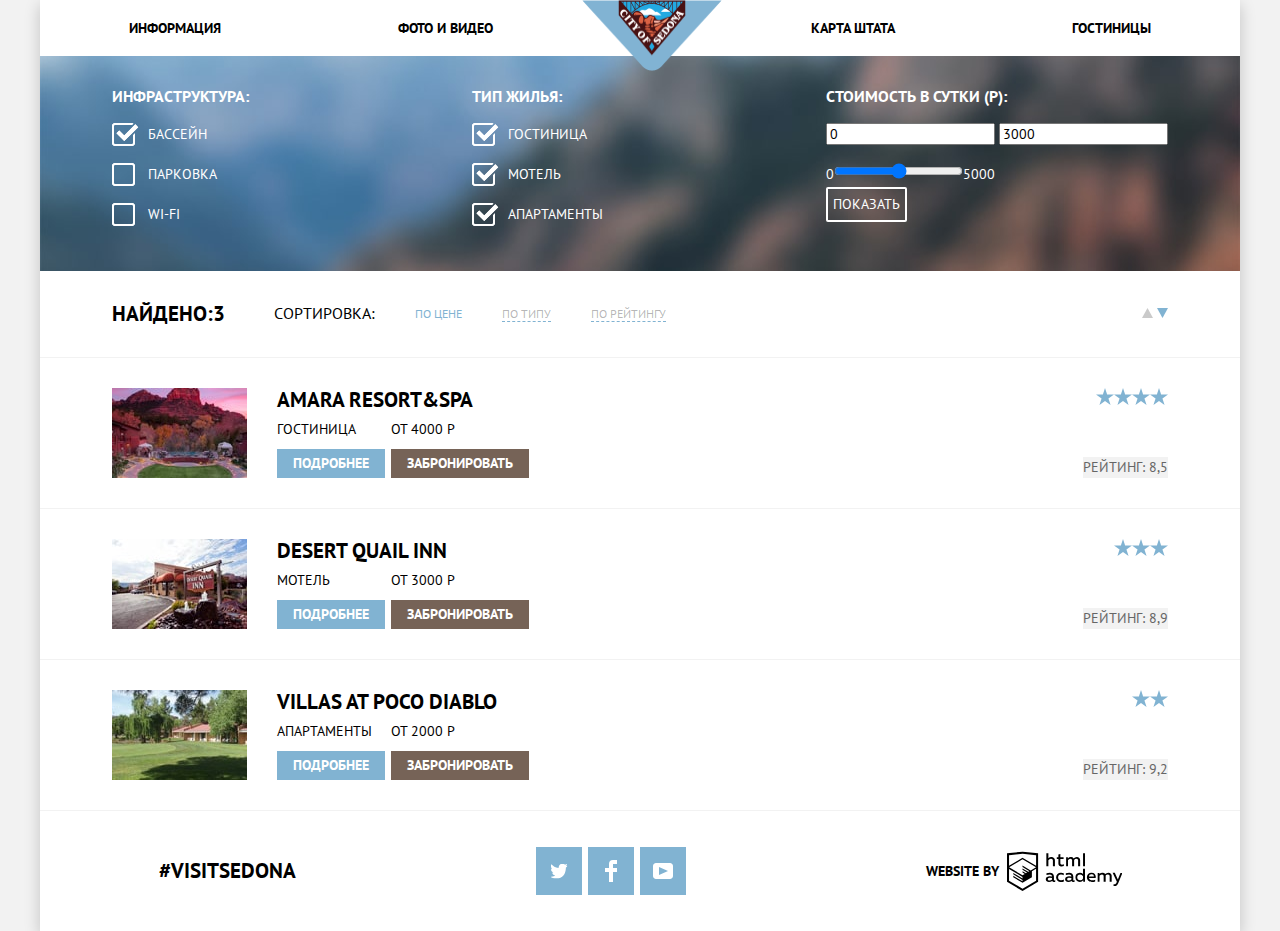
==== catalogs.html @ 406ad936 "рейтинг из звезд" ====
<!DOCTYPE html>
<html lang="ru">
	<head>
		<meta charset="utf-8">
		<title>Поиск отелей в Седоне</title>
		<link href="https://fonts.googleapis.com/css?family=PT+Sans:400,700&display=swap&subset=cyrillic" rel="stylesheet">
		<link rel="stylesheet" type="text/css" href="css/normalize.css">
		<link rel="stylesheet" type="text/css" href="css/style.css">
	</head>
	<body>
		<header>
			<nav class="navigation">
				<ul class="site-navigation">
					<li class="site-page"><a href="info.html">Информация</a></li>
					<li class="site-page"><a href="galery.html">Фото и видео</a></li>
				</ul>
				<a class="logo" href="index.html"><img src="img/logo-min.png" alt="Логотип" width="140" height="71"></a>
				<ul class="site-navigation">
					<li class="site-page"><a href="map.html">Карта штата</a></li>
					<li class="site-page"><a href="catalogs.html">Гостиницы</a></li>
				</ul>
			</nav>
		</header>
		<main>
			
			<section class="selection ">
				<form class="indent" action="https://echo.htmlacademy.ru" method="post" oninput="results.value=search.value">
					<section class="selection-field">
						<h1 class="visually-hidden">Поиск отелей</h1>
						<fieldset class="selection-infrastructure">
							<legend class="selection-title">Инфраструктура:</legend>
							<p class="selection-type">
								<label class="name-checkbox" for="pool">
									<input class="visually-hidden" type="checkbox" name="infrastructure" value="pool" id="pool" checked>
									<span class="checkbox"></span>
									Бассейн
								</label>
							</p>
							<p class="selection-type">
								<label class="name-checkbox" for="parking">
									<input class="visually-hidden" type="checkbox" name="infrastructure" value="parking" id="parking">
									<span class="checkbox"></span>
								Парковка</label>
							</p>
							<p class="selection-type">
								<label class="name-checkbox" for="wifi">
									<input class="visually-hidden" type="checkbox" name="infrastructure" value="wifi" id="wifi" >
									<span class="checkbox"></span>
									WI-FI
								</label>
							</p>
						</fieldset>
						
						<fieldset class="selection-hostel">
							<legend class="selection-title">Тип жилья:</legend>
							<p class="selection-type">
								<label class="name-checkbox" for="hotel">
									<input class="visually-hidden" type="checkbox" name="type-hotel" value="hotel" id="hotel" checked>
									<span class="checkbox"></span>
									Гостиница
								</label>
							</p>
							<p class="selection-type">
								<label class="name-checkbox" for="motel">
									<input class="visually-hidden" type="checkbox" name="type-hotel" value="motel" id="motel" checked>
									<span class="checkbox"></span>
									Мотель
								</label>
							</p>
							<p class="selection-type">
								<label class="name-checkbox" for="apartments">
									<input class="visually-hidden" type="checkbox" name="type-hotel" value="apartments" id="apartments" checked>
									<span class="checkbox"></span>
									Апартаменты
								</label>
							</p>
						</fieldset>
						<fieldset class="selection-cost">
							<legend class="selection-title">Стоимость в сутки (Р):</legend>
							<p class="cost-gap">
								<input type="text" name="cost" id="cost-result-1" value="0">
								<input type="text" name="cost" id="cost-result-2" value="3000">
							</p>
							0<input class="cost-range" type="range" name="cost" id="cost" min="0" max="5000">5000 <br>
							<button class="btn btn-show" type="submit">Показать</button>
						</fieldset>
						
					</section>
				</form>
			</section>
			<section class="find-sort indent">
				<div class="find-type">
					<h3 class="find">Найдено:</h3>
					<output class="find" name="results" id="results">3</output>
				</div>
				<div class="find-type">
					<h3 class="sorting">Сортировка:</h3>
					<ul class="sorting-type">
						<li class="sorting-type-item active"><a href="#">По цене</a></li>
						<li class="sorting-type-item"><a href="#">По типу</a></li>
						<li class="sorting-type-item"><a href="#">По рейтингу</a></li>
					</ul>
				</div>
				<div class="find-nav">
					<a href="#"><svg class="dir up-dir" alt="вверх" xmlns="http://www.w3.org/2000/svg" width="11" height="10"><path  d="M5.5 0L0 10h11z"/></svg></a>
					<a class="active" href="#"><svg class="dir down-dir" alt="вниз" xmlns="http://www.w3.org/2000/svg" width="11" height="10"><path  d="M5.5 10L0 0h11"/></svg></a>
				</div>
			</section>
			
			<section class="results ">
				<ul class="results-list">
					<li class="result-item indent">
						<img class="result-img" src="img/AmaraResort&SPA-min.jpg" width="135" height="90" alt="Фото отеля Amara&Resort SPA">
						<div class="block">
							<div class="result-name">
								<h2 class="result-title"><a class="result-title" href="#">Amara Resort&SPA</a></h2>
								
								<span class="star checked"></span>
								<span class="star checked"></span>
								<span class="star checked"></span>
								<span class="star checked"></span>
								<span class="star"></span>
							</div>
							<div class="result-info">
								<div class="result-text">
									<strong>Гостиница</strong>
									<a class="btn btn-info" href="">Подробнее</a>
									
								</div>
								
								<div class="result-text">
									<strong class="result-cost">от 4000 р</strong>
									<a class="btn btn-reservation" href="">Забронировать</a>
									
								</div>
								<div class="result-rate">
									<strong class="rate">Рейтинг: 8,5</strong>
								</div>
							</div>
						</div>
					</li>
					<li class="result-item indent">
						<img class="result-img" src="img/DesertQuailInn-min.jpg" width="135" height="90" alt="Фото мотеля Desert Quail Inn">
						<div class="block">
							<div class="result-name">
								<h2 class="result-title"><a href="#">Desert Quail Inn</a></h2>
								<span class="star checked"></span>
								<span class="star checked"></span>
								<span class="star checked"></span>
								<span class="star"></span>
								<span class="star"></span>
							</div>
							<div class="result-info">
								<div class="result-text">
									<strong>Мотель</strong>
									<a class="btn btn-info" href="">Подробнее</a>
									
								</div>
								
								<div class="result-text ">
									<strong class="result-cost">от 3000 р</strong>
									<a class="btn btn-reservation" href="">Забронировать</a>
									
								</div>
								<div class="result-rate">
									<strong class="rate">Рейтинг: 8,9</strong>
								</div>
							</div>
						</div>
					</li>
					<li class="result-item indent">
						<img class="result-img" src="img/VillasAtPocoDiablo-min.jpg" width="135" height="90" alt="Фото апартаментов Villas At Poco Diablo">
						<div class="block">
							<div class="result-name">
								<h2 class="result-title"><a href="#">Villas at Poco Diablo</a></h2>
								<span class="star checked"></span>
								<span class="star checked"></span>
								<span class="star"></span>
								<span class="star"></span>
								<span class="star"></span>
							</div>
							<div class="result-info">
								<div class="result-text">
									<strong>Апартаменты</strong>
									<a class="btn btn-info" href="">Подробнее</a>
								</div>
								
								<div class="result-text">
									<strong class="result-cost">от 2000 р</strong>
									<a class="btn btn-reservation" href="">Забронировать</a>
								</div>
								<div class="result-rate">
									<strong class="rate">Рейтинг: 9,2</strong>
								</div>
							</div>
						</div>
					</li>
				</ul>
			</section>
		</main>
		
		<footer class="info-footer">
			<strong class="info-hashtag">#VISITSEDONA</strong>
			<ul class="social">
				<li class="social-contact "><a class="twit" href="#">twitter</a></li>
				<li class="social-contact"><a class=" facebook" href="#">facebook</a></li>
				<li class="social-contact "><a class="youtube" href="#">youtube</a></li>
			</ul>
			<a href="https://htmlacademy.ru" class="htmlacademy">Website by
				<svg class="htmlacademy-img" data-name="Layer 1" xmlns="http://www.w3.org/2000/svg" viewBox="0 0 113 39" alt="Логотип HTML Academy" width="115" height="41"><path d="M46.84 28.22a2.07 2.07 0 0 0 .58-.11v1.4a3.41 3.41 0 0 1-1.24.22 1.75 1.75 0 0 1-1.75-1 5.08 5.08 0 0 1-3.3 1.13c-1.59 0-3.06-.87-3.06-2.68 0-2.24 2.08-2.93 3.9-2.93a11.63 11.63 0 0 1 2.28.26v-.31c0-1.09-.8-1.86-2.3-1.86a7.79 7.79 0 0 0-3.15.67v-1.79a10.72 10.72 0 0 1 3.35-.58c2.48 0 4 1.18 4 3.83v3.14a.57.57 0 0 0 .69.61zm-6.76-1.19a1.42 1.42 0 0 0 1.64 1.29 3.56 3.56 0 0 0 2.53-1v-1.51a10.21 10.21 0 0 0-1.9-.22c-1.1.01-2.27.35-2.27 1.45zM53.06 20.62a5.29 5.29 0 0 1 2.7.67v1.79a4.28 4.28 0 0 0-2.42-.73 2.89 2.89 0 1 0 0 5.76 5.26 5.26 0 0 0 2.55-.67v1.8a6.58 6.58 0 0 1-2.9.6 4.42 4.42 0 0 1-4.72-4.54 4.54 4.54 0 0 1 4.79-4.68zM65.84 28.22a2.07 2.07 0 0 0 .58-.11v1.4a3.41 3.41 0 0 1-1.24.22 1.75 1.75 0 0 1-1.75-1 5.08 5.08 0 0 1-3.3 1.13c-1.59 0-3.06-.87-3.06-2.68 0-2.24 2.08-2.93 3.9-2.93a11.63 11.63 0 0 1 2.28.26v-.31c0-1.09-.8-1.86-2.3-1.86a7.79 7.79 0 0 0-3.15.67v-1.79a10.72 10.72 0 0 1 3.35-.58c2.48 0 4 1.18 4 3.83v3.14a.57.57 0 0 0 .69.61zm-6.76-1.19a1.42 1.42 0 0 0 1.64 1.29 3.56 3.56 0 0 0 2.53-1v-1.51a10.21 10.21 0 0 0-1.9-.22c-1.11.01-2.27.35-2.27 1.45zM76.67 16.85v12.76h-1.76v-1.39a4.07 4.07 0 0 1-3.35 1.62 4.62 4.62 0 0 1 0-9.22 4 4 0 0 1 3.15 1.37v-5.14h2zm-4.76 5.48a2.9 2.9 0 0 0 0 5.8 3 3 0 0 0 2.79-1.84v-2.13a3.06 3.06 0 0 0-2.79-1.83zM82.99 20.62c3.48 0 4.68 2.81 4.12 5.34h-6.58c.22 1.57 1.75 2.22 3.35 2.22a6.41 6.41 0 0 0 2.77-.62v1.68a7.5 7.5 0 0 1-3.14.6c-2.68 0-5-1.53-5-4.61a4.39 4.39 0 0 1 4.48-4.61zm.09 1.62a2.39 2.39 0 0 0-2.57 2.26h4.85a2.06 2.06 0 0 0-2.28-2.26zM89.1 29.61v-8.75h1.73v1.09a4 4 0 0 1 2.92-1.33 3 3 0 0 1 2.73 1.4 4.33 4.33 0 0 1 3.06-1.4 3.21 3.21 0 0 1 3.32 3.52v5.47h-2V24.2a1.67 1.67 0 0 0-1.73-1.84 2.94 2.94 0 0 0-2.17 1.18V29.61h-2V24.2a1.67 1.67 0 0 0-1.73-1.84 3.11 3.11 0 0 0-2.32 1.35v5.91h-2zM111.47 20.86h2l-4.1 9.93c-.95 2.28-2.19 3-3.52 3a5 5 0 0 1-1.15-.15v-1.66a3 3 0 0 0 .89.13c.95 0 1.66-.67 2.17-2l.18-.44-4.16-8.82h2.13l3 6.6zM40.66 1.53v5a4 4 0 0 1 2.83-1.2A3.41 3.41 0 0 1 47.1 8.9v5.41h-2V9.15a1.9 1.9 0 0 0-2-2.1 3.08 3.08 0 0 0-2.44 1.46v5.8h-2V1.53h2zM52.43 2.42v3.12h3.17v1.71h-3.17v4c0 1.15.53 1.53 1.66 1.53a4.71 4.71 0 0 0 1.77-.35v1.68a7.14 7.14 0 0 1-2.35.38 2.68 2.68 0 0 1-3-2.88V7.23h-1.6V5.52h1.57V2.88zM58.1 14.29V5.54h1.73v1.09a4 4 0 0 1 2.92-1.33 3 3 0 0 1 2.73 1.4 4.33 4.33 0 0 1 3.06-1.4 3.21 3.21 0 0 1 3.32 3.52v5.47h-2V8.88a1.67 1.67 0 0 0-1.73-1.84 2.94 2.94 0 0 0-2.17 1.18V14.29h-2V8.88a1.67 1.67 0 0 0-1.73-1.84 3.11 3.11 0 0 0-2.32 1.35v5.91h-2zM74.72 1.52h1.95v12.76h-1.95zM15.44.02h-.16L0 1.62v28l15.28 9.09 15.28-9.09v-28zm13.12 28.45l-13.28 7.9L2 28.47V16.99l13.22 7.87v1.43l-9.07-5.4v1.38l9.11 5.47v1.46l-9.1-5.42v1.38l9.11 5.47 9.19-5.5V19.22l4.1-2.45v11.67zm0-13.16l-3.65 2.14-1.68 1-8-4.76v1.38l6.84 4.07h-.06l-.15.09-1 .57-5.64-3.36v1.38l4.45 2.65-1.05.7-3.36-2v1.38l2.21 1.3-2.25 1.35-13.16-7.82 13.17-7.92zm0-1.39L15.21 6.05l-13.2 7.86V3.41l13.28-1.39 13.28 1.39v10.51z"/></svg>
			</a>
		</footer>
	</body>
</html>
---- css/style.css ----
html {
	background-color: #f2f2f2;
}

body {
	width: 1200px;
  
	padding: 0;
	margin: 0 auto;


	font-family: "PT Sans", Arial, sans-serif;
	font-size: 14px;
	line-height: 24px;
	font-weight: 700;
	color: #000000;
	text-transform: uppercase;

 
	background-position: top center;
	background-repeat: no-repeat;
	background-color: #ffffff;

	box-shadow: 0px 5px 15px 0 rgba(0, 1, 1, 0.2);
}

a {
	text-decoration: none;
}

.navigation {
	display: flex;
	justify-content: space-between;
	
	height: 56px;
}

.site-navigation {
	list-style: none;

	font-size: 14px;
	line-height: 26px;
	color: #000000;
	
	display: flex;
	padding: 0;
	margin: 0;
	flex-grow: 1;
	justify-content: space-around;
	align-items: center;
}

.site-page {
	flex-grow: 0;
}

.site-navigation a {
	color: #000000;
}

.site-page:hover a {
	color: #81b3d2;
}

.site-page:active a {
	color: rgba(0, 0, 0, 0.3);
}

.current-page a{
	color: #766357;
}

.welcome {
	width: 100%;
	height: 565px;
	background-image:
	url("../img/polygon.svg"),
	url("../img/bg.jpg");
	background-repeat: no-repeat;
	
	background-position: center bottom,
	center;
	background-color: #f2f2f2;

	display: flex;
	justify-content: center;
	align-items: center;
}

.welcome-title{
	text-align: center;
	font-size: 21px;
	line-height: 26px;

	margin: 0;
	padding-top: 61px;
	margin-bottom: 38px; 
} 
.welcome-text {
	margin-bottom: 56px;

	text-align: center;
	font-size: 14px;
	line-height: 26px;
	font-weight: 300;
}

.visually-hidden:not(:focus):not(:active),
input[type="checkbox"].visually-hidden,
input[type="radio"].visually-hidden {
  position: absolute;

  width: 1px;
  height: 1px;
  margin: -1px;
  border: 0;
  padding: 0;

  white-space: nowrap;

  clip-path: inset(100%);
  clip: rect(0 0 0 0);
  overflow: hidden;
}

.reasons h3{
	font-size: 21px;
	line-height: 21px;
	margin: 0px;
}

.reason-first{
	background-color: #81b3d2;

	color: #ffffff;
	text-align: center;

	display: flex;
	justify-content: space-between;
}

.reason-first-block {
	align-self: center;
	margin:auto;

	display: flex;
	flex-direction: column;
	flex-grow: 1;
	
	justify-content: space-between;
}

.reason-first-text {
	font-weight: 300;
	margin: 0;
	margin-bottom: 15px;
}

.reason-first-title{
	padding-bottom: 15px;
}

.reason-second {
	background-color: #81b3d2;

	color: #ffffff;
	text-align: center;

	display: flex;
	justify-content: space-between;
	flex-direction: row-reverse;
}

.reason-second-block {
	align-self: center;
	margin: auto;
	
	font-weight: 300;

	display: flex;
	flex-direction: column;
	flex-grow: 1;
		
	justify-content: space-between;
}

.reason-second-text {
	font-weight: 300;
	margin: 0;
	margin-bottom: 15px;
	
}

.reason-second-title{
	padding-bottom: 15px;
}

.reasons-list {
	width: 100%;
	
	margin: 0px;
	padding: 0px;
	box-sizing: border-box;

	list-style: none;
	text-align: center;
	display: flex;
	background-color: #ffffff;
	justify-content: space-between;
	flex-wrap: wrap;
	padding: 60px 65px;
	margin-bottom: 30px;
}

.reason-item {
	font-weight: 300;
	font-size: 14px;
	line-height: 21px;
	padding-top: 100px;
	position: relative;

	align-self: center;
}

.reason-item h3 {
	font-size: 21px;
	line-height: 21px; 
}

.reason-hostel::before{
	content: " ";
	width: 75px;
	height: 72px;
	
	background-image: url("../img/icon-1.svg");
	background-repeat: no-repeat;

	position: absolute;
	top: 0;
    transform: translateX(-50%);
}

.reason-food::before{
	content: " ";
	width: 74px;
	height: 70px;

	background-image: url("../img/icon-3.svg");
	background-repeat: no-repeat;

    position: absolute;
	top: 0;
    transform: translateX(-50%);
}

.reason-souvenir::before{
	content: " ";
	width: 64px;
	height: 76px;

	background-image: url("../img/icon-2.svg");
	background-repeat: no-repeat;

    position: absolute;
	top: 0;
    transform: translateX(-50%);
}

.reasons-list2{
	color: #000000;
	text-align: center;
	padding: 0;
	margin: 0;
	
	width: 100%;

	display: flex;
	justify-content: space-between;
	position: relative;
	list-style: none;
	background-color: #eeeeee;
	flex-wrap: wrap;
}

.reason-list2-item{
	margin: auto;
	margin-top: 50px;
	margin-bottom: 50px;
	padding-bottom: 14px;
	display: flex;
	flex-direction: column;
	justify-content: space-between;
}

.reason-list2-text {
	font-weight: 300;
	font-size: 14px;
	line-height: 21px;
	padding-top: 14px;
	margin: 0;
}

.search{
	text-align: center;
	position: relative;
	margin: 0;
}

.search-form {
	width: 570px;
	margin: 0 auto;
	position: relative;

}

.search-title{
	margin-top: 52px;
	margin-bottom: 18px;

	font-size: 30px;
	line-height: 36px;
}

.search-text{
	font-weight: 300;
	margin-top: 0px;
	margin-bottom: 52px;

	font-size: 14px;
	line-height: 24px;
}

.search-field {
	text-transform: uppercase;
	background-color: #ffffff;
	box-shadow: 0px 7px 15px 0 rgba(0, 1, 1, 0.15);

	display: flex;
	position: absolute;
	flex-wrap: wrap;
	padding: 55px;
	z-index: 1;
	justify-content: space-between;

	box-sizing: border-box;
	width: 100%;
}

.input {
	border: 0px solid #cccccc;
	background-color: #f2f2f2; 
	height: 38px;
	
	font-family: "PT Sans", Arial, sans-serif;
	font-size: 14px;
	line-height: 24px;
	padding: 0;
	color: #000000;
	text-align: center;
	text-transform: uppercase;
	font-weight: 700;
}

.children,
.adult {
	height: 38px;
	width: 38px;
	width: 49%;
}

.block-arrival,
.block-departure,
.block-adult,
.block-children {
	display: flex;
	width: 100%;
	align-items: center;
	justify-content: space-between;
	flex-wrap: wrap;
	
	margin: 0;
	margin-bottom: 30px;
}

.block-arrival input,
.block-departure input {
	width: 346px;
	padding: 0 12px;
	text-align: left;



	box-sizing: border-box;
}

.block-adult,
.block-children {
	display: flex;
	flex-wrap: wrap;
	justify-content: space-between;
	text-align: center;
	width: 50%;
}

.block-adult{
	justify-content: flex-start;
}

.block-children {
	justify-content: flex-end;
}

.block-adult input,
.block-children input {
	width: 38px;
}

.adult-title,
.children-title {
	
	justify-content: flex-start;
}

.adult-title{
	margin-right: 41px;

}

.children-title {
	
	margin-right: 27px;
}


.input::placeholder {
	color: #000000;

}

.input:hover{
	color: #000000;
	background-color: #ebebeb;

	background-image: url("../img/calendar-1.svg");
	background-repeat: no-repeat;
	
	background-size: 21px 22px;
	background-position: 316px;
}

.input:focus {
	color: #000000;
	background-color: #ffffff;
	border: solid 2px #e5e5e5;

	background-image: url("../img/calendar-2.svg");
	background-repeat: no-repeat;
	
	background-size: 21px 22px;
	background-position: 316px;
}

.date {
	background-image: url("../img/calendar.svg");
	background-repeat: no-repeat;
	
	background-size: 21px 22px;
	background-position: 316px;
}


.selection{
	background-image: url("../img/filter-background-min.jpg");
	background-color: #766357;
	background-position: center;
	font-family: "PT Sans", Arial, sans-serif;
	font-size: 14px;
	line-height: 26px;
	text-transform: uppercase;
	font-weight: 300;
	color: #ffffff;
	padding-top: 30px;
	padding-bottom: 30px;

}

.selection legend{
	font-weight: 700;
	font-size: 16px;
	line-height: 21px;
}

.selection fieldset{
	border: 0 none;
	padding: 0;
	margin: 0;
}

.selection-field {
	display: flex;
	flex-direction: row;
	justify-content: space-between;
	flex-wrap: wrap;

}

.name-checkbox {
	position: relative;
	padding-left: 36px;

}

.name-checkbox input[type="checkbox"]:focus + .checkbox::before,
.name-checkbox input[type="checkbox"]:focus + .checkbox::after{
	content: "";
	border-color: blue;
	outline: thin dotted;
	outline: 5px auto -webkit-focus-ring-color;
}

.name-checkbox input[type="checkbox"] + .checkbox::before,
.name-checkbox input[type="checkbox"] + .checkbox::after {
	content: " ";
	position: absolute;

	top: -2px;
	left: 0;

	width: 23px;
	height: 23px;

	background-image: url("../img/checkbox-off-white.svg");

}

.name-checkbox input[type="checkbox"]:checked + .checkbox::before,
.name-checkbox input[type="checkbox"]:checked + .checkbox::after {
	content: " ";
	position: absolute;

	width: 27px;
	height: 23px;
	
	background-image: url("../img/checkbox-on.svg");
	background-repeat: no-repeat;
}

.name-checkbox input[type="checkbox"]:disabled + .checkbox::before,
.name-checkbox input[type="checkbox"]:disabled + .checkbox::after {
	content: " ";
	position: absolute;

	top: -2px;
	left: 0;

	width: 23px;
	height: 23px;

	background-image: url("../img/checkbox-off-disabled.svg");

}
.name-checkbox input[type="checkbox"]:disabled:checked + .checkbox::before,
.name-checkbox input[type="checkbox"]:disabled:checked + .checkbox::after {
	content: " ";
	position: absolute;

	top: -2px;
	left: 0;

	width: 27px;
	height: 23px;

	background-image: url("../img/checkbox-on-disabled.svg");

}



.find-sort{
	background-color: #ffffff;
}

.results-list{
	list-style: none;
	background-color: #f2f2f2;
	padding: 0;
	margin: 0;
	
	display: flex;
	flex-direction: column;
	justify-content: space-around;
}

.result-item{
	background-color: #ffffff;

	display: flex;
	padding-top: 30px;
	padding-bottom: 30px;
	
	border-bottom: 1px solid #f2f2f2;
}

.result-img {
	margin-right: 30px;
}

.result-item p {
	margin: 0;

}

.result-title a{
	color: #000000;

}

.block {
	display: flex;
	flex-direction: column;
	justify-content: space-between;
	width: 100%;
}

.block p {
	margin: 0;
	padding: 0;
}

.result-info {
	display: flex;
	width: 100%;
	justify-content: flex-start;
	flex-wrap: wrap;
	
	vertical-align: middle;

}
.result-info .rate {
	text-align: center;
	margin-left: auto;
}

.result-info a {
	display: block;
	padding: 4px 16px; 
}

.result-name {
	display: flex;
	justify-content: flex-end;
}

.result-title{
	margin: 0;
	margin-right: auto;
}

.result-title:hover a{
	color: #81b3d2;
}

.result-title:active a{
	color: rgba(0, 0, 0, 0.3); 
}

.result-text{
	font-weight: 300;
	display: flex;
	flex-direction: column;
	flex-wrap: wrap;
	justify-content: space-between;

	margin-right: 6px;
}

.result-rate {
	display: flex;
	justify-content: flex-end;
	vertical-align: bottom;
	margin-top: auto;
	margin-left: auto;
}

.rate{
	background-color: #f2f2f2;
	font-weight: 300;
	color: #666666;
	font-size: 14px;
	line-height: 21px;
}

.btn {
	padding: 5px;
	border: none;
	font: inherit;
	color: inherit;
	background-color: transparent;
	font-size: 14px;
	line-height: 21px;
	color: #ffffff;
}

.btn:hover{
	background-color: #604e43;
}

.btn:active{
	background-color: #503e33;
	color: rgba(255, 255, 255, 0.3);
}

.btn-info {
	background-color: #81b3d2;
	text-transform: uppercase;
}

.btn-info:hover{
	background-color: #669ec0;
}

.btn-info:active{
	background-color: #5496bd;
	color: rgba(255, 255, 255, 0.3);
}

.btn-search{
	padding: 35px 140px;

	font-family: "PT Sans", Arial, sans-serif;
	font-size: 21px;
	line-height: 26px;
	text-transform: uppercase;
	font-weight: 700;
  
	background-color: #766357;
	position: relative;

	width: 100%;
}

.btn-form{
	background-color: #81b3d2;
	text-transform: uppercase;
	padding: 19px;
	width: 100%;
}

.btn-form:hover{
	background-color: #669ec0;
}

.btn-form:active{
	background-color: #5496bd;
	color: rgba(255, 255, 255, 0.3);
}

.btn-reservation{
	background-color: #766357;
}

.btn-reservation,
.btn-info {
	margin-top: 8px;
	margin-right: 0px;

	text-align: center;
	font-weight: 700;
}

.btn-show{
	border: solid 2px #ffffff;
	border-radius: 2px;
	background-color: transparent;

	font-size: 14px;
	line-height: 21px;
	font-family:  "PT Sans", Arial, sans-serif;
	text-transform: uppercase;

}

.btn-show:active{
	background-color: transparent;
}

.btn-show:hover {
	background-color: #ffffff;
	color: #000000;

}

.btn-less,
.btn-more {
	background-color: #f2f2f2;
	color: gray;
	width: 38px;
	height: 38px;
	padding: 0;

	font-size: 21px;
}

.btn-less:hover,
.btn-more:hover  {
	background-color: #ebebeb;
	color: #000000;
}

.btn-less:active,
.btn-more:active {
	background-color: #f2f2f2;
	color: #81b3d2;
}

.sorting{
	font-weight: 300;
	color: #000000;
}

.sorting-type{
	list-style: none;
}

.sorting-type li{
	margin-right: 40px;
}


.sorting-type-item a{
	color: rgba(0, 0, 0, 0.3);
	border-bottom: 1px dashed #81b3d2;
	font-size: 12px;
	line-height: 18px;
	font-weight: 300;
}

.sorting-type-item:hover a{
	color: #81b3d2;
	
}

.sorting-type-item:active a{
	color: #000000;
	border-bottom: 0px dashed rgba(0, 0, 0, 0);
}

.find{
	color: #000000;
	font-size: 21px;
	line-height: 26px;
	font-weight: 700;
}

.dir{
	fill: #cacaca;
}

.dir:hover{
	fill: #000000;
}

.dir:active{
	fill: #81b3d2;
}

.active svg{
	fill: #81b3d2;
}

.active a{
	color: #81b3d2;
	border-bottom: 0px dashed rgba(0, 0, 0, 0);
}

.indent {
	padding-left: 72px;
	padding-right: 72px;
}

.find-sort {
	display: flex;
	justify-content: flex-start;
	flex-wrap: wrap;
	vertical-align: middle;
	margin-top: 30px;
	padding-bottom: 30px;
	border-bottom: 1px solid #f2f2f2;
}

.find-type {
	display: flex;
	flex-wrap: wrap;
	vertical-align: middle;
	padding: 0;
	margin: 0;
	margin-right: 49px;
}

.find-nav {
	margin-left: auto;
}

.find-type h3,
.find-type ul {
	margin: 0;
}

.sorting-type {
	display: flex;
}


.info-footer{
	background-color: rgba(255, 255, 255, 0.9);

	display: flex;
	justify-content: space-around;
	align-items: center;
	height: 120px;
}

.footer-index {
	margin-top: -120px;
	z-index: 1;
	position: relative;
}

.info-hashtag{
	text-align: center;
	font-size: 21px;
	line-height: 26px;
}

.social{
	padding: 0;
	margin: 0;

	display: flex;
}
.social li{
	list-style: none;
	text-align: center;
	padding: 0;
}

.social-contact a{
	display: block;
	width: 46px;
	height: 48px;
	margin: 3px;
	position: relative;
	padding: 0;
	font-size: 0px;
	background-color: #81b3d2;
}

.twit::before{
	content: " ";
	width: 17px;
	height: 15px;
	
	position: absolute;
	top: 50%;
	left: 50%;
	transform: translate(-50%, -50%);
	
	background-image: url("../img/tw-icon.svg");
	background-repeat: no-repeat;
	background-size: 17px 15px;
}

.facebook::before{
	content: " ";
	width: 12px;
	height: 22px;
	
	position: absolute;
	top: 50%;
	left: 50%;
	transform: translate(-50%, -50%);
	
	background-image: url("../img/fb-icon.svg");
	background-repeat: no-repeat;
}

.youtube::before{
	content: " ";
	width: 20px;
	height: 16px;
	
	position: absolute;
	top: 50%;
	left: 50%;
	transform: translate(-50%, -50%);
	
	background-image: url("../img/youtube-icon.svg");
	background-repeat: no-repeat;
}

.social-contact:hover a{
	background-color: #669ec0;
}

.social-contact:active a{
	background-color: #5496bd;
}

.social-contact:active::before a{
	opacity: 0.3;
}

.htmlacademy {
	color: #000000;
	display: flex;
	align-items: center;
}

.htmlacademy-img{
	fill: black;
	margin-left: 8px;
}

.htmlacademy-img:hover{
	fill: #81b3d2;
}

.htmlacademy-img:active{
	fill: #bdbbbc;
}

.checked {
	background-image: url("../img/star.svg");
	width: 18px;
	height: 17px;
}
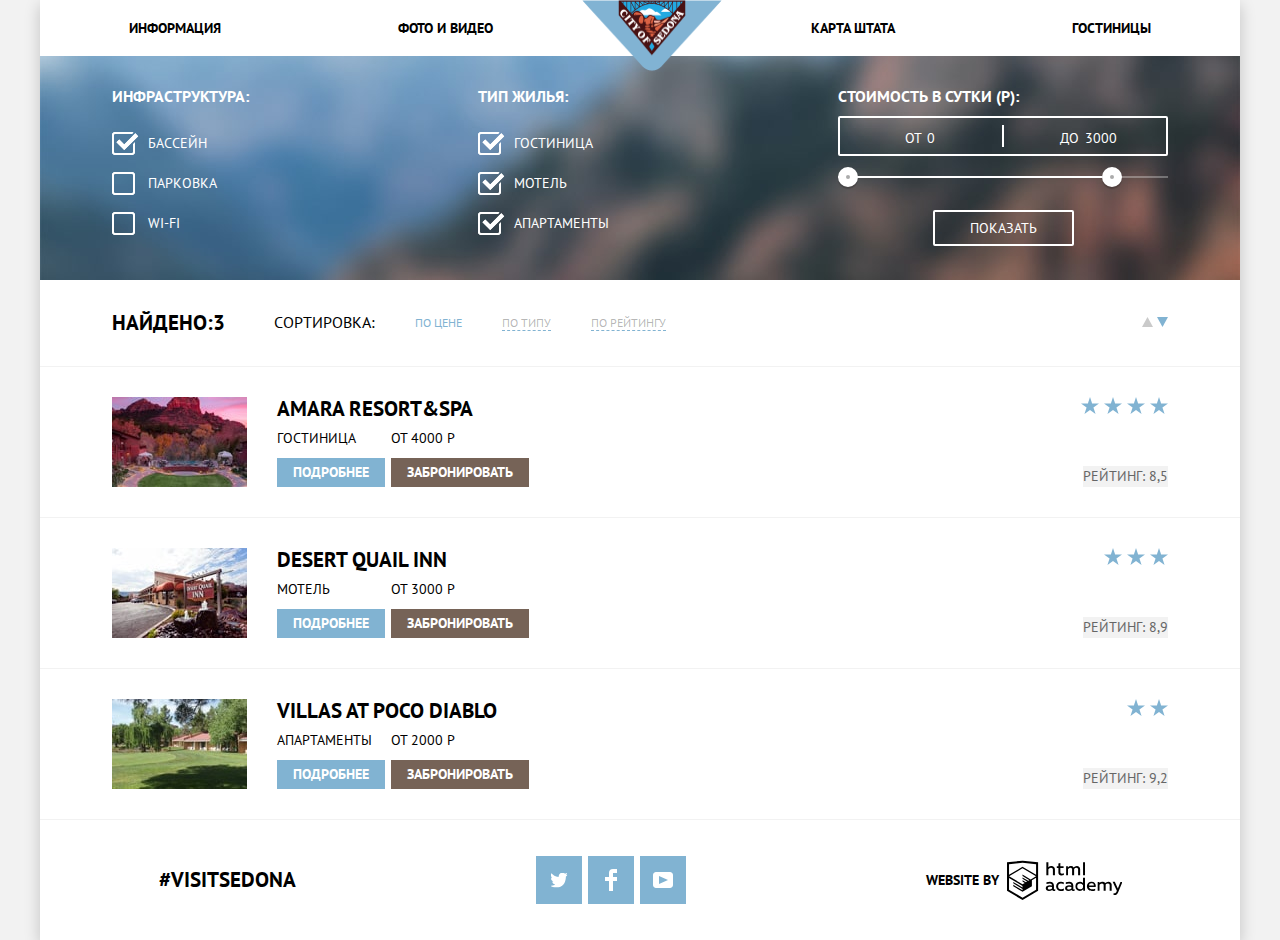
==== commit 6050c0e1: "добавила ползунок" ====
--- a/catalogs.html
+++ b/catalogs.html
@@ -77,11 +77,21 @@
 						</fieldset>
 						<fieldset class="selection-cost">
 							<legend class="selection-title">Стоимость в сутки (Р):</legend>
-							<p class="cost-gap">
-								<input type="text" name="cost" id="cost-result-1" value="0">
-								<input type="text" name="cost" id="cost-result-2" value="3000">
-							</p>
-							0<input class="cost-range" type="range" name="cost" id="cost" min="0" max="5000">5000 <br>
+							<div class="price-controls">
+								<label class="min-price">от
+									<input type="text" name="min-price"value="0">
+								</label>
+								<label class="max-price">до
+									<input type="text" name="max-price" value="3000">
+								</label>
+							</div>
+							<div class="range-controls">
+								<div class="scale">
+									<div class="bar"></div>
+								</div>
+								<div class="range-toggle range-toggle-min"></div>
+								<div class="range-toggle range-toggle-max"></div>
+							</div>
 							<button class="btn btn-show" type="submit">Показать</button>
 						</fieldset>
 						
--- a/css/style.css
+++ b/css/style.css
@@ -384,7 +384,8 @@
 
 .block-arrival input,
 .block-departure input {
-	width: 346px;
+	min-width: 346px;
+	
 	padding: 0 12px;
 	text-align: left;
 
@@ -507,6 +508,7 @@
 .name-checkbox {
 	position: relative;
 	padding-left: 36px;
+	cursor: pointer;
 
 }
 
@@ -699,6 +701,8 @@
 	font-size: 14px;
 	line-height: 21px;
 	color: #ffffff;
+
+	cursor: pointer;
 }
 
 .btn:hover{
@@ -769,14 +773,18 @@
 }
 
 .btn-show{
+	display: block;
 	border: solid 2px #ffffff;
 	border-radius: 2px;
 	background-color: transparent;
 
 	font-size: 14px;
-	line-height: 21px;
+	line-height: 20px;
 	font-family:  "PT Sans", Arial, sans-serif;
 	text-transform: uppercase;
+	margin: 0 auto;
+	padding: 6px 35px;
+
 
 }
 
@@ -1033,4 +1041,118 @@
 	background-image: url("../img/star.svg");
 	width: 18px;
 	height: 17px;
+	margin-left: 5px;
+}
+
+.selection-cost {
+  width: 330px;
+  
+
+  color: #ffffff;
+  text-transform: uppercase;
+}
+
+.selection-title {
+  margin-bottom: 9px;
+
+  font-weight: 600;
+  font-size: 16px;
+  line-height: 21px;
+}
+
+.price-controls {
+  position: relative;
+  
+  height: 36px;
+  margin-bottom: 20px;
+  
+  font-size: 0;
+
+  border: 2px solid #ffffff;
+  border-radius: 2px;
+}
+
+.price-controls::after {
+  content: "";
+  position: absolute;
+  top: 50%;
+  left: 50%;
+
+  width: 2px;
+  height: 22px;
+
+  background: #ffffff;
+  transform: translate(-50%, -50%);
+}
+
+.price-controls label {
+  display: inline-block;
+
+  font-size: 14px;
+  line-height: 38px;
+  vertical-align: top;
+
+  cursor: pointer;
+}
+
+.price-controls .min-price,
+.price-controls .max-price {
+  width: 90px;
+  padding-left: 65px;
+}
+
+.price-controls input {
+  width: 50px;
+  margin: 0;
+
+  color: inherit;
+  font: inherit;
+
+  background: none;
+  border: none;
+}
+
+.range-controls {
+  position: relative;
+
+  margin-bottom: 32px;
+}
+
+.range-controls .scale {
+  height: 2px;
+
+  background: rgba(255, 255, 255, 0.3);
+}
+
+.range-controls .bar {
+  width: 80%;
+  height: 2px;
+
+  background: #ffffff;
+}
+
+.range-toggle {
+  position: absolute;
+  top: -9px;
+  
+  width: 4px;
+  height: 4px;
+
+  background: #ababab;
+  border: 8px solid #ffffff;
+  border-radius: 50%;
+  box-shadow: 0 2px 1px 0 rgba(0, 1, 1, 0.2);
+  cursor: pointer;
+}
+
+.range-toggle:hover {
+  background: #1c4f80;
+}
+
+.range-toggle-min {
+  left: 0;
+}
+
+.range-toggle-max {
+  left: 80%;
 }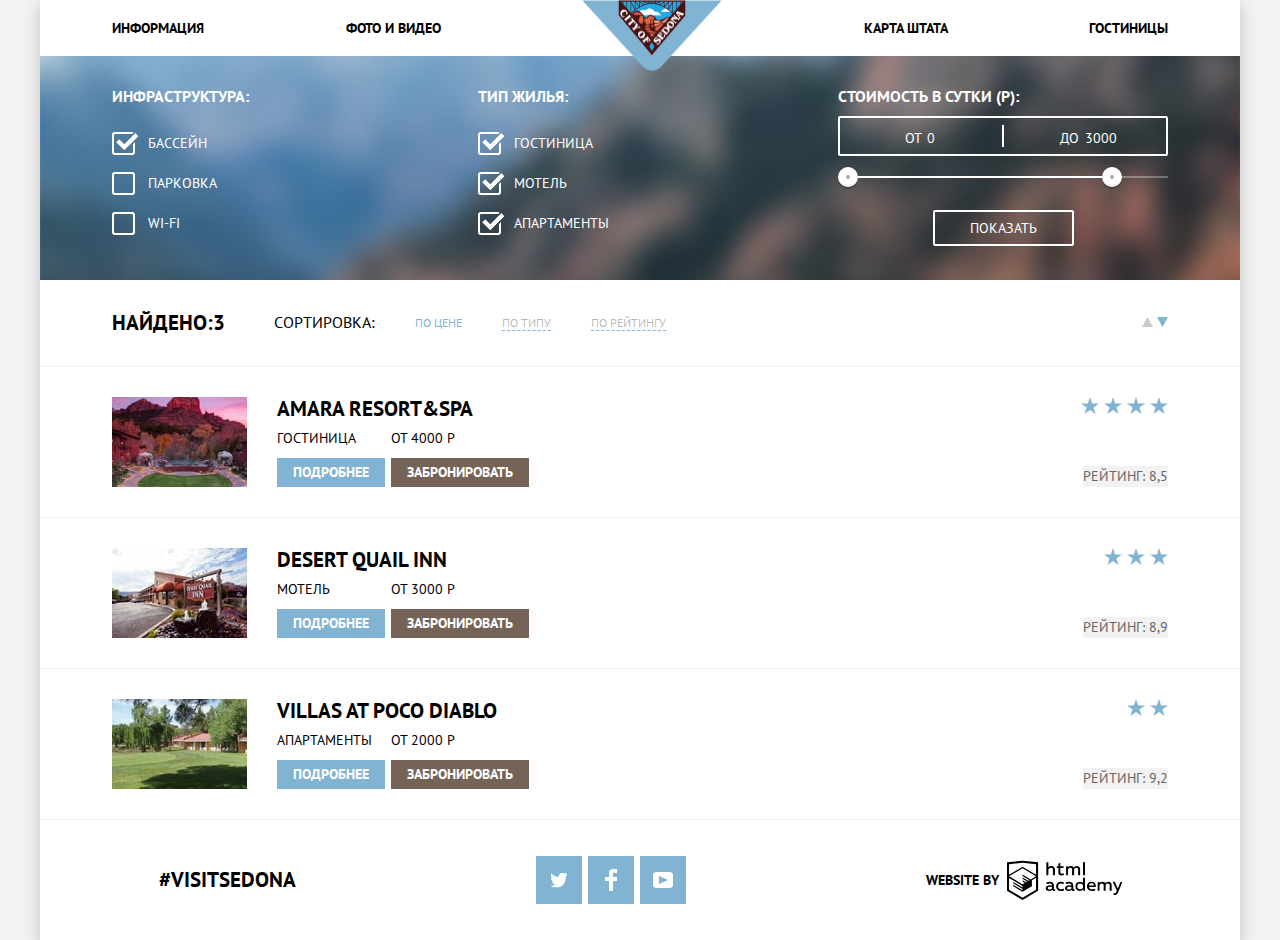
==== commit 1c8a7929: "навигация" ====
--- a/catalogs.html
+++ b/catalogs.html
@@ -9,13 +9,13 @@
 	</head>
 	<body>
 		<header>
-			<nav class="navigation">
-				<ul class="site-navigation">
+			<nav class="navigation indent">
+				<ul class="site-navigation  site-navigation-left">
 					<li class="site-page"><a href="info.html">Информация</a></li>
 					<li class="site-page"><a href="galery.html">Фото и видео</a></li>
 				</ul>
 				<a class="logo" href="index.html"><img src="img/logo-min.png" alt="Логотип" width="140" height="71"></a>
-				<ul class="site-navigation">
+				<ul class="site-navigation site-navigation-right">
 					<li class="site-page"><a href="map.html">Карта штата</a></li>
 					<li class="site-page"><a href="catalogs.html">Гостиницы</a></li>
 				</ul>
@@ -23,7 +23,7 @@
 		</header>
 		<main>
 			
-			<section class="selection ">
+			<section class="selection">
 				<form class="indent" action="https://echo.htmlacademy.ru" method="post" oninput="results.value=search.value">
 					<section class="selection-field">
 						<h1 class="visually-hidden">Поиск отелей</h1>
@@ -75,11 +75,12 @@
 								</label>
 							</p>
 						</fieldset>
+						
 						<fieldset class="selection-cost">
 							<legend class="selection-title">Стоимость в сутки (Р):</legend>
 							<div class="price-controls">
 								<label class="min-price">от
-									<input type="text" name="min-price"value="0">
+									<input type="text" name="min-price" value="0">
 								</label>
 								<label class="max-price">до
 									<input type="text" name="max-price" value="3000">
@@ -112,8 +113,8 @@
 					</ul>
 				</div>
 				<div class="find-nav">
-					<a href="#"><svg class="dir up-dir" alt="вверх" xmlns="http://www.w3.org/2000/svg" width="11" height="10"><path  d="M5.5 0L0 10h11z"/></svg></a>
-					<a class="active" href="#"><svg class="dir down-dir" alt="вниз" xmlns="http://www.w3.org/2000/svg" width="11" height="10"><path  d="M5.5 10L0 0h11"/></svg></a>
+					<a href="#"><svg class="dir up-dir" xmlns="http://www.w3.org/2000/svg" width="11" height="10"><path  d="M5.5 0L0 10h11z"/></svg></a>
+					<a class="active" href="#"><svg class="dir down-dir" xmlns="http://www.w3.org/2000/svg" width="11" height="10"><path  d="M5.5 10L0 0h11"/></svg></a>
 				</div>
 			</section>
 			
@@ -216,8 +217,8 @@
 				<li class="social-contact"><a class=" facebook" href="#">facebook</a></li>
 				<li class="social-contact "><a class="youtube" href="#">youtube</a></li>
 			</ul>
-			<a href="https://htmlacademy.ru" class="htmlacademy">Website by
-				<svg class="htmlacademy-img" data-name="Layer 1" xmlns="http://www.w3.org/2000/svg" viewBox="0 0 113 39" alt="Логотип HTML Academy" width="115" height="41"><path d="M46.84 28.22a2.07 2.07 0 0 0 .58-.11v1.4a3.41 3.41 0 0 1-1.24.22 1.75 1.75 0 0 1-1.75-1 5.08 5.08 0 0 1-3.3 1.13c-1.59 0-3.06-.87-3.06-2.68 0-2.24 2.08-2.93 3.9-2.93a11.63 11.63 0 0 1 2.28.26v-.31c0-1.09-.8-1.86-2.3-1.86a7.79 7.79 0 0 0-3.15.67v-1.79a10.72 10.72 0 0 1 3.35-.58c2.48 0 4 1.18 4 3.83v3.14a.57.57 0 0 0 .69.61zm-6.76-1.19a1.42 1.42 0 0 0 1.64 1.29 3.56 3.56 0 0 0 2.53-1v-1.51a10.21 10.21 0 0 0-1.9-.22c-1.1.01-2.27.35-2.27 1.45zM53.06 20.62a5.29 5.29 0 0 1 2.7.67v1.79a4.28 4.28 0 0 0-2.42-.73 2.89 2.89 0 1 0 0 5.76 5.26 5.26 0 0 0 2.55-.67v1.8a6.58 6.58 0 0 1-2.9.6 4.42 4.42 0 0 1-4.72-4.54 4.54 4.54 0 0 1 4.79-4.68zM65.84 28.22a2.07 2.07 0 0 0 .58-.11v1.4a3.41 3.41 0 0 1-1.24.22 1.75 1.75 0 0 1-1.75-1 5.08 5.08 0 0 1-3.3 1.13c-1.59 0-3.06-.87-3.06-2.68 0-2.24 2.08-2.93 3.9-2.93a11.63 11.63 0 0 1 2.28.26v-.31c0-1.09-.8-1.86-2.3-1.86a7.79 7.79 0 0 0-3.15.67v-1.79a10.72 10.72 0 0 1 3.35-.58c2.48 0 4 1.18 4 3.83v3.14a.57.57 0 0 0 .69.61zm-6.76-1.19a1.42 1.42 0 0 0 1.64 1.29 3.56 3.56 0 0 0 2.53-1v-1.51a10.21 10.21 0 0 0-1.9-.22c-1.11.01-2.27.35-2.27 1.45zM76.67 16.85v12.76h-1.76v-1.39a4.07 4.07 0 0 1-3.35 1.62 4.62 4.62 0 0 1 0-9.22 4 4 0 0 1 3.15 1.37v-5.14h2zm-4.76 5.48a2.9 2.9 0 0 0 0 5.8 3 3 0 0 0 2.79-1.84v-2.13a3.06 3.06 0 0 0-2.79-1.83zM82.99 20.62c3.48 0 4.68 2.81 4.12 5.34h-6.58c.22 1.57 1.75 2.22 3.35 2.22a6.41 6.41 0 0 0 2.77-.62v1.68a7.5 7.5 0 0 1-3.14.6c-2.68 0-5-1.53-5-4.61a4.39 4.39 0 0 1 4.48-4.61zm.09 1.62a2.39 2.39 0 0 0-2.57 2.26h4.85a2.06 2.06 0 0 0-2.28-2.26zM89.1 29.61v-8.75h1.73v1.09a4 4 0 0 1 2.92-1.33 3 3 0 0 1 2.73 1.4 4.33 4.33 0 0 1 3.06-1.4 3.21 3.21 0 0 1 3.32 3.52v5.47h-2V24.2a1.67 1.67 0 0 0-1.73-1.84 2.94 2.94 0 0 0-2.17 1.18V29.61h-2V24.2a1.67 1.67 0 0 0-1.73-1.84 3.11 3.11 0 0 0-2.32 1.35v5.91h-2zM111.47 20.86h2l-4.1 9.93c-.95 2.28-2.19 3-3.52 3a5 5 0 0 1-1.15-.15v-1.66a3 3 0 0 0 .89.13c.95 0 1.66-.67 2.17-2l.18-.44-4.16-8.82h2.13l3 6.6zM40.66 1.53v5a4 4 0 0 1 2.83-1.2A3.41 3.41 0 0 1 47.1 8.9v5.41h-2V9.15a1.9 1.9 0 0 0-2-2.1 3.08 3.08 0 0 0-2.44 1.46v5.8h-2V1.53h2zM52.43 2.42v3.12h3.17v1.71h-3.17v4c0 1.15.53 1.53 1.66 1.53a4.71 4.71 0 0 0 1.77-.35v1.68a7.14 7.14 0 0 1-2.35.38 2.68 2.68 0 0 1-3-2.88V7.23h-1.6V5.52h1.57V2.88zM58.1 14.29V5.54h1.73v1.09a4 4 0 0 1 2.92-1.33 3 3 0 0 1 2.73 1.4 4.33 4.33 0 0 1 3.06-1.4 3.21 3.21 0 0 1 3.32 3.52v5.47h-2V8.88a1.67 1.67 0 0 0-1.73-1.84 2.94 2.94 0 0 0-2.17 1.18V14.29h-2V8.88a1.67 1.67 0 0 0-1.73-1.84 3.11 3.11 0 0 0-2.32 1.35v5.91h-2zM74.72 1.52h1.95v12.76h-1.95zM15.44.02h-.16L0 1.62v28l15.28 9.09 15.28-9.09v-28zm13.12 28.45l-13.28 7.9L2 28.47V16.99l13.22 7.87v1.43l-9.07-5.4v1.38l9.11 5.47v1.46l-9.1-5.42v1.38l9.11 5.47 9.19-5.5V19.22l4.1-2.45v11.67zm0-13.16l-3.65 2.14-1.68 1-8-4.76v1.38l6.84 4.07h-.06l-.15.09-1 .57-5.64-3.36v1.38l4.45 2.65-1.05.7-3.36-2v1.38l2.21 1.3-2.25 1.35-13.16-7.82 13.17-7.92zm0-1.39L15.21 6.05l-13.2 7.86V3.41l13.28-1.39 13.28 1.39v10.51z"/></svg>
+			<a href="https://htmlacademy.ru/intensive/htmlcss" class="htmlacademy">Website by
+				<svg class="htmlacademy-img" data-name="Layer 1" xmlns="http://www.w3.org/2000/svg" viewBox="0 0 113 39" width="115" height="41"><path d="M46.84 28.22a2.07 2.07 0 0 0 .58-.11v1.4a3.41 3.41 0 0 1-1.24.22 1.75 1.75 0 0 1-1.75-1 5.08 5.08 0 0 1-3.3 1.13c-1.59 0-3.06-.87-3.06-2.68 0-2.24 2.08-2.93 3.9-2.93a11.63 11.63 0 0 1 2.28.26v-.31c0-1.09-.8-1.86-2.3-1.86a7.79 7.79 0 0 0-3.15.67v-1.79a10.72 10.72 0 0 1 3.35-.58c2.48 0 4 1.18 4 3.83v3.14a.57.57 0 0 0 .69.61zm-6.76-1.19a1.42 1.42 0 0 0 1.64 1.29 3.56 3.56 0 0 0 2.53-1v-1.51a10.21 10.21 0 0 0-1.9-.22c-1.1.01-2.27.35-2.27 1.45zM53.06 20.62a5.29 5.29 0 0 1 2.7.67v1.79a4.28 4.28 0 0 0-2.42-.73 2.89 2.89 0 1 0 0 5.76 5.26 5.26 0 0 0 2.55-.67v1.8a6.58 6.58 0 0 1-2.9.6 4.42 4.42 0 0 1-4.72-4.54 4.54 4.54 0 0 1 4.79-4.68zM65.84 28.22a2.07 2.07 0 0 0 .58-.11v1.4a3.41 3.41 0 0 1-1.24.22 1.75 1.75 0 0 1-1.75-1 5.08 5.08 0 0 1-3.3 1.13c-1.59 0-3.06-.87-3.06-2.68 0-2.24 2.08-2.93 3.9-2.93a11.63 11.63 0 0 1 2.28.26v-.31c0-1.09-.8-1.86-2.3-1.86a7.79 7.79 0 0 0-3.15.67v-1.79a10.72 10.72 0 0 1 3.35-.58c2.48 0 4 1.18 4 3.83v3.14a.57.57 0 0 0 .69.61zm-6.76-1.19a1.42 1.42 0 0 0 1.64 1.29 3.56 3.56 0 0 0 2.53-1v-1.51a10.21 10.21 0 0 0-1.9-.22c-1.11.01-2.27.35-2.27 1.45zM76.67 16.85v12.76h-1.76v-1.39a4.07 4.07 0 0 1-3.35 1.62 4.62 4.62 0 0 1 0-9.22 4 4 0 0 1 3.15 1.37v-5.14h2zm-4.76 5.48a2.9 2.9 0 0 0 0 5.8 3 3 0 0 0 2.79-1.84v-2.13a3.06 3.06 0 0 0-2.79-1.83zM82.99 20.62c3.48 0 4.68 2.81 4.12 5.34h-6.58c.22 1.57 1.75 2.22 3.35 2.22a6.41 6.41 0 0 0 2.77-.62v1.68a7.5 7.5 0 0 1-3.14.6c-2.68 0-5-1.53-5-4.61a4.39 4.39 0 0 1 4.48-4.61zm.09 1.62a2.39 2.39 0 0 0-2.57 2.26h4.85a2.06 2.06 0 0 0-2.28-2.26zM89.1 29.61v-8.75h1.73v1.09a4 4 0 0 1 2.92-1.33 3 3 0 0 1 2.73 1.4 4.33 4.33 0 0 1 3.06-1.4 3.21 3.21 0 0 1 3.32 3.52v5.47h-2V24.2a1.67 1.67 0 0 0-1.73-1.84 2.94 2.94 0 0 0-2.17 1.18V29.61h-2V24.2a1.67 1.67 0 0 0-1.73-1.84 3.11 3.11 0 0 0-2.32 1.35v5.91h-2zM111.47 20.86h2l-4.1 9.93c-.95 2.28-2.19 3-3.52 3a5 5 0 0 1-1.15-.15v-1.66a3 3 0 0 0 .89.13c.95 0 1.66-.67 2.17-2l.18-.44-4.16-8.82h2.13l3 6.6zM40.66 1.53v5a4 4 0 0 1 2.83-1.2A3.41 3.41 0 0 1 47.1 8.9v5.41h-2V9.15a1.9 1.9 0 0 0-2-2.1 3.08 3.08 0 0 0-2.44 1.46v5.8h-2V1.53h2zM52.43 2.42v3.12h3.17v1.71h-3.17v4c0 1.15.53 1.53 1.66 1.53a4.71 4.71 0 0 0 1.77-.35v1.68a7.14 7.14 0 0 1-2.35.38 2.68 2.68 0 0 1-3-2.88V7.23h-1.6V5.52h1.57V2.88zM58.1 14.29V5.54h1.73v1.09a4 4 0 0 1 2.92-1.33 3 3 0 0 1 2.73 1.4 4.33 4.33 0 0 1 3.06-1.4 3.21 3.21 0 0 1 3.32 3.52v5.47h-2V8.88a1.67 1.67 0 0 0-1.73-1.84 2.94 2.94 0 0 0-2.17 1.18V14.29h-2V8.88a1.67 1.67 0 0 0-1.73-1.84 3.11 3.11 0 0 0-2.32 1.35v5.91h-2zM74.72 1.52h1.95v12.76h-1.95zM15.44.02h-.16L0 1.62v28l15.28 9.09 15.28-9.09v-28zm13.12 28.45l-13.28 7.9L2 28.47V16.99l13.22 7.87v1.43l-9.07-5.4v1.38l9.11 5.47v1.46l-9.1-5.42v1.38l9.11 5.47 9.19-5.5V19.22l4.1-2.45v11.67zm0-13.16l-3.65 2.14-1.68 1-8-4.76v1.38l6.84 4.07h-.06l-.15.09-1 .57-5.64-3.36v1.38l4.45 2.65-1.05.7-3.36-2v1.38l2.21 1.3-2.25 1.35-13.16-7.82 13.17-7.92zm0-1.39L15.21 6.05l-13.2 7.86V3.41l13.28-1.39 13.28 1.39v10.51z"/></svg>
 			</a>
 		</footer>
 	</body>
--- a/css/style.css
+++ b/css/style.css
@@ -46,8 +46,16 @@
 	padding: 0;
 	margin: 0;
 	flex-grow: 1;
-	justify-content: space-around;
+	justify-content: space-between;
 	align-items: center;
+}
+
+.site-navigation-left .site-page {
+	margin-right: auto;
+}
+
+.site-navigation-right .site-page {
+	margin-left: auto;
 }
 
 .site-page {
@@ -423,7 +431,7 @@
 }
 
 .adult-title{
-	margin-right: 41px;
+	margin-right: 39px;
 
 }
 
@@ -470,7 +478,7 @@
 }
 
 
-.selection{
+.selection {
 	background-image: url("../img/filter-background-min.jpg");
 	background-color: #766357;
 	background-position: center;
@@ -485,13 +493,13 @@
 
 }
 
-.selection legend{
+.selection legend {
 	font-weight: 700;
 	font-size: 16px;
 	line-height: 21px;
 }
 
-.selection fieldset{
+.selection fieldset {
 	border: 0 none;
 	padding: 0;
 	margin: 0;
@@ -575,8 +583,6 @@
 	background-image: url("../img/checkbox-on-disabled.svg");
 
 }
-
-
 
 .find-sort{
 	background-color: #ffffff;
@@ -1046,8 +1052,7 @@
 
 .selection-cost {
   width: 330px;
-  
-
+ 
   color: #ffffff;
   text-transform: uppercase;
 }
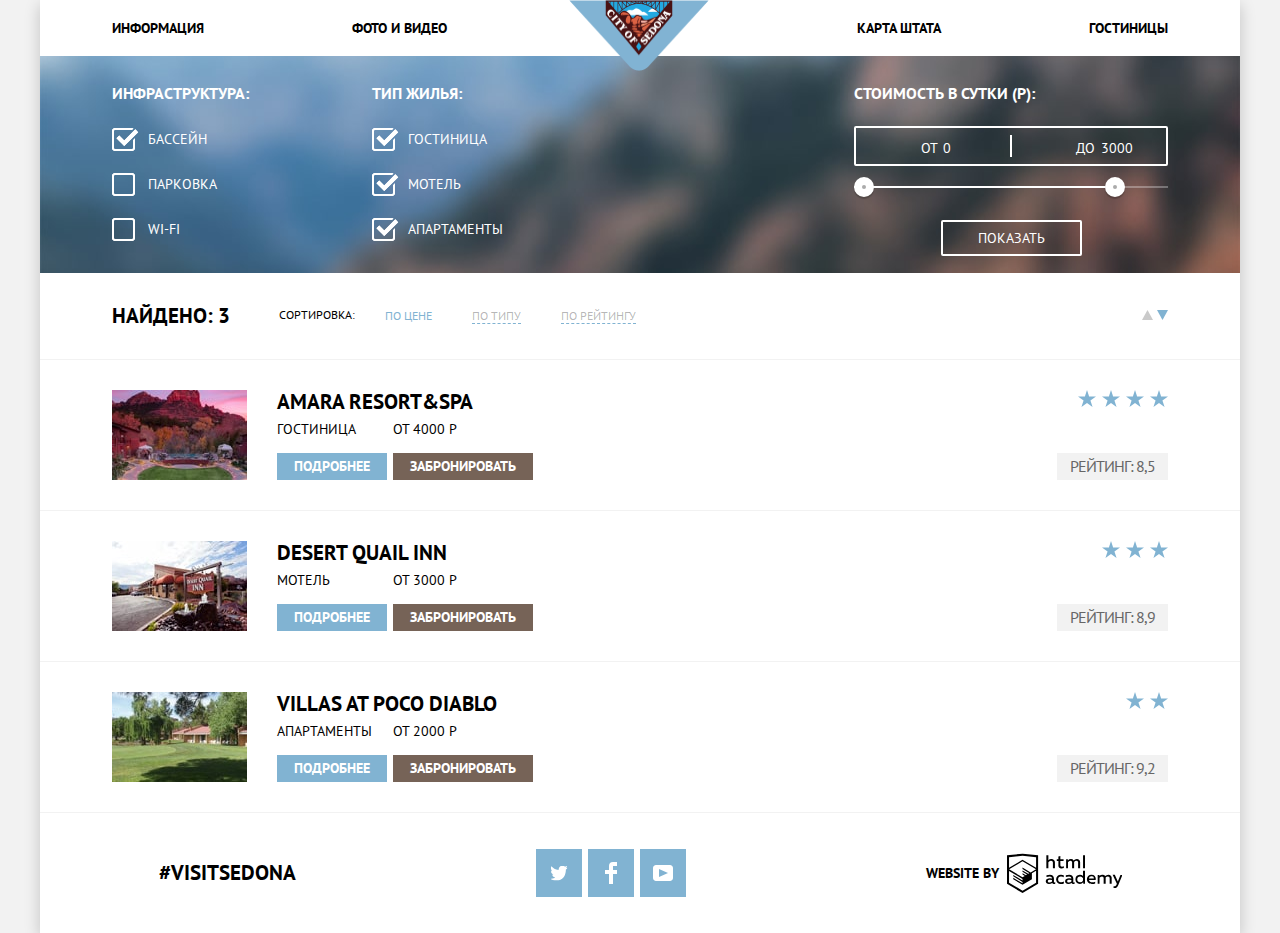
==== commit 550d88db: "пиксель перфект" ====
--- a/catalogs.html
+++ b/catalogs.html
@@ -27,7 +27,8 @@
 				<form class="indent" action="https://echo.htmlacademy.ru" method="post" oninput="results.value=search.value">
 					<section class="selection-field">
 						<h1 class="visually-hidden">Поиск отелей</h1>
-						<fieldset class="selection-infrastructure">
+						<div class="checkbox-area">
+							<fieldset class="selection-infrastructure">
 							<legend class="selection-title">Инфраструктура:</legend>
 							<p class="selection-type">
 								<label class="name-checkbox" for="pool">
@@ -52,6 +53,7 @@
 						</fieldset>
 						
 						<fieldset class="selection-hostel">
+							
 							<legend class="selection-title">Тип жилья:</legend>
 							<p class="selection-type">
 								<label class="name-checkbox" for="hotel">
@@ -74,8 +76,9 @@
 									Апартаменты
 								</label>
 							</p>
+
 						</fieldset>
-						
+						</div>
 						<fieldset class="selection-cost">
 							<legend class="selection-title">Стоимость в сутки (Р):</legend>
 							<div class="price-controls">
--- a/css/style.css
+++ b/css/style.css
@@ -33,6 +33,13 @@
 	justify-content: space-between;
 	
 	height: 56px;
+	width: 100%;
+	background-color: #ffffff;
+	box-sizing: border-box;
+
+	position: relative;
+	z-index: 2;
+
 }
 
 .site-navigation {
@@ -58,10 +65,6 @@
 	margin-left: auto;
 }
 
-.site-page {
-	flex-grow: 0;
-}
-
 .site-navigation a {
 	color: #000000;
 }
@@ -73,6 +76,11 @@
 .site-page:active a {
 	color: rgba(0, 0, 0, 0.3);
 }
+
+.logo {
+	margin-left: -26px;
+}
+
 
 .current-page a{
 	color: #766357;
@@ -87,30 +95,37 @@
 	background-repeat: no-repeat;
 	
 	background-position: center bottom,
-	center;
+	top;
 	background-color: #f2f2f2;
 
 	display: flex;
 	justify-content: center;
 	align-items: center;
+	
+	margin-top: -56px;
 }
 
 .welcome-title{
-	text-align: center;
-	font-size: 21px;
-	line-height: 26px;
-
-	margin: 0;
-	padding-top: 61px;
-	margin-bottom: 38px; 
+    text-align: center;
+    font-size: 23px;
+    line-height: 26px;
+    margin: 0;
+    padding-top: 59px;
+    margin-bottom: 28px;
+    letter-spacing: -1px;
 } 
 .welcome-text {
-	margin-bottom: 56px;
-
-	text-align: center;
-	font-size: 14px;
-	line-height: 26px;
-	font-weight: 300;
+    margin-top: 0;
+    margin-bottom: 49px;
+
+    text-align: center;
+    font-size: 14px;
+    line-height: 26px;
+    font-weight: 300;
+}
+
+.welcome-img {
+	margin-top: 51px;
 }
 
 .visually-hidden:not(:focus):not(:active),
@@ -207,17 +222,15 @@
 	width: 100%;
 	
 	margin: 0px;
-	padding: 0px;
-	box-sizing: border-box;
-
+		
 	list-style: none;
 	text-align: center;
 	display: flex;
 	background-color: #ffffff;
 	justify-content: space-between;
 	flex-wrap: wrap;
-	padding: 60px 65px;
-	margin-bottom: 30px;
+	padding: 60px 0;
+	margin-bottom: 9px;
 }
 
 .reason-item {
@@ -228,11 +241,14 @@
 	position: relative;
 
 	align-self: center;
+	min-width: 400px;
+	box-sizing: border-box;
 }
 
 .reason-item h3 {
 	font-size: 21px;
 	line-height: 21px; 
+	margin-bottom: 25px;
 }
 
 .reason-hostel::before{
@@ -292,19 +308,22 @@
 
 .reason-list2-item{
 	margin: auto;
-	margin-top: 50px;
-	margin-bottom: 50px;
-	padding-bottom: 14px;
+	margin-top: 48px;
+	margin-bottom: 58px;
+	
 	display: flex;
 	flex-direction: column;
 	justify-content: space-between;
+	box-sizing: border-box;
+
+	min-width: 400px;
 }
 
 .reason-list2-text {
 	font-weight: 300;
 	font-size: 14px;
 	line-height: 21px;
-	padding-top: 14px;
+	padding-top: 22px;
 	margin: 0;
 }
 
@@ -323,19 +342,17 @@
 
 .search-title{
 	margin-top: 52px;
-	margin-bottom: 18px;
-
-	font-size: 30px;
-	line-height: 36px;
+    /* margin-bottom: 22px; */
+    font-size: 30px;
+    line-height: 36px;
 }
 
 .search-text{
-	font-weight: 300;
-	margin-top: 0px;
-	margin-bottom: 52px;
-
-	font-size: 14px;
-	line-height: 24px;
+    font-weight: 300;
+    margin-top: 0px;
+    margin-bottom: 44px;
+    font-size: 14px;
+    line-height: 24px;
 }
 
 .search-field {
@@ -488,8 +505,8 @@
 	text-transform: uppercase;
 	font-weight: 300;
 	color: #ffffff;
-	padding-top: 30px;
-	padding-bottom: 30px;
+    padding-top: 27px;
+    padding-bottom: 12px;
 
 }
 
@@ -497,6 +514,7 @@
 	font-weight: 700;
 	font-size: 16px;
 	line-height: 21px;
+	margin-bottom: 22px;
 }
 
 .selection fieldset {
@@ -511,6 +529,11 @@
 	justify-content: space-between;
 	flex-wrap: wrap;
 
+}
+
+.selection-type {
+	margin: 0;
+	margin-bottom: 19px;
 }
 
 .name-checkbox {
@@ -651,7 +674,7 @@
 
 .result-info a {
 	display: block;
-	padding: 4px 16px; 
+    padding: 3px 17px; 
 }
 
 .result-name {
@@ -674,12 +697,12 @@
 
 .result-text{
 	font-weight: 300;
-	display: flex;
-	flex-direction: column;
-	flex-wrap: wrap;
-	justify-content: space-between;
-
-	margin-right: 6px;
+    display: flex;
+    flex-direction: column;
+    flex-wrap: wrap;
+    justify-content: space-between;
+    margin-right: 6px;
+    margin-top: 0px;
 }
 
 .result-rate {
@@ -691,11 +714,13 @@
 }
 
 .rate{
-	background-color: #f2f2f2;
-	font-weight: 300;
-	color: #666666;
-	font-size: 14px;
-	line-height: 21px;
+    background-color: #f2f2f2;
+    font-weight: 300;
+    color: #666666;
+    font-size: 16px;
+    line-height: 21px;
+    letter-spacing: -1px;
+    padding: 3px 13px;
 }
 
 .btn {
@@ -735,18 +760,15 @@
 }
 
 .btn-search{
-	padding: 35px 140px;
-
-	font-family: "PT Sans", Arial, sans-serif;
-	font-size: 21px;
-	line-height: 26px;
-	text-transform: uppercase;
-	font-weight: 700;
-  
-	background-color: #766357;
-	position: relative;
-
-	width: 100%;
+    padding: 31px 140px;
+    font-family: "PT Sans", Arial, sans-serif;
+    font-size: 21px;
+    line-height: 26px;
+    text-transform: uppercase;
+    font-weight: 700;
+    background-color: #766357;
+    position: relative;
+    width: 100%;
 }
 
 .btn-form{
@@ -754,6 +776,9 @@
 	text-transform: uppercase;
 	padding: 19px;
 	width: 100%;
+	font-size: 21px;
+
+	margin-top: 21px;
 }
 
 .btn-form:hover{
@@ -771,11 +796,10 @@
 
 .btn-reservation,
 .btn-info {
-	margin-top: 8px;
-	margin-right: 0px;
-
-	text-align: center;
-	font-weight: 700;
+	margin-top: 12px;
+    margin-right: 0px;
+    text-align: center;
+    font-weight: 700;
 }
 
 .btn-show{
@@ -830,10 +854,17 @@
 .sorting{
 	font-weight: 300;
 	color: #000000;
+
+	font-size: 12px;
 }
 
 .sorting-type{
+	display: flex;
 	list-style: none;
+	margin-left: 25px;
+	padding: 0;
+    margin: 0;
+    margin-left: 25px;
 }
 
 .sorting-type li{
@@ -915,15 +946,11 @@
 	margin-left: auto;
 }
 
-.find-type h3,
-.find-type ul {
-	margin: 0;
-}
-
-.sorting-type {
-	display: flex;
-}
-
+.find-type h3 {
+    margin: 0;
+    margin-right: 5px;
+    padding: 0;
+}
 
 .info-footer{
 	background-color: rgba(255, 255, 255, 0.9);
@@ -935,7 +962,7 @@
 }
 
 .footer-index {
-	margin-top: -120px;
+	margin-top: -130px;
 	z-index: 1;
 	position: relative;
 }
@@ -1047,11 +1074,11 @@
 	background-image: url("../img/star.svg");
 	width: 18px;
 	height: 17px;
-	margin-left: 5px;
+	margin-left: 6px;
 }
 
 .selection-cost {
-  width: 330px;
+  
  
   color: #ffffff;
   text-transform: uppercase;
@@ -1160,4 +1187,10 @@
 
 .range-toggle-max {
   left: 80%;
+}
+
+.checkbox-area {
+	display: flex;
+	justify-content: space-between;
+	width: 37%;
 }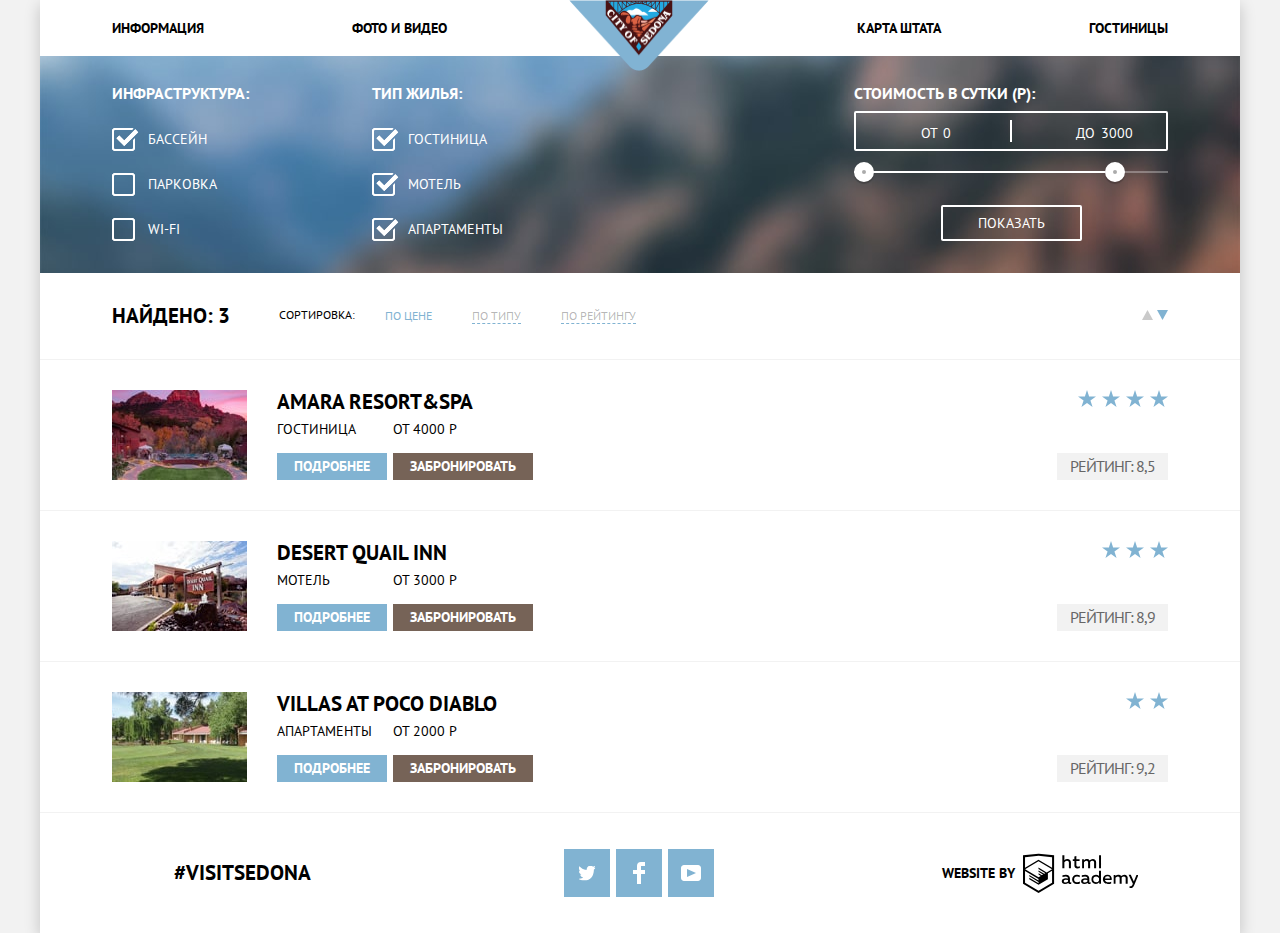
==== commit f196f669: "пиксель перфект 2" ====
--- a/catalogs.html
+++ b/catalogs.html
@@ -80,7 +80,7 @@
 						</fieldset>
 						</div>
 						<fieldset class="selection-cost">
-							<legend class="selection-title">Стоимость в сутки (Р):</legend>
+							<legend class="selection-title-cost">Стоимость в сутки (Р):</legend>
 							<div class="price-controls">
 								<label class="min-price">от
 									<input type="text" name="min-price" value="0">
--- a/css/style.css
+++ b/css/style.css
@@ -514,7 +514,6 @@
 	font-weight: 700;
 	font-size: 16px;
 	line-height: 21px;
-	margin-bottom: 22px;
 }
 
 .selection fieldset {
@@ -971,11 +970,13 @@
 	text-align: center;
 	font-size: 21px;
 	line-height: 26px;
+	margin-left: 32px;
 }
 
 .social{
 	padding: 0;
 	margin: 0;
+	padding-left: 46px;
 
 	display: flex;
 }
@@ -1055,6 +1056,7 @@
 	color: #000000;
 	display: flex;
 	align-items: center;
+	padding-left: 21px;
 }
 
 .htmlacademy-img{
@@ -1193,4 +1195,14 @@
 	display: flex;
 	justify-content: space-between;
 	width: 37%;
+}
+
+.selection-title-cost {
+	margin-bottom: 7px;
+
+}
+
+.selection-title {
+	margin-bottom: 22px;
+
 }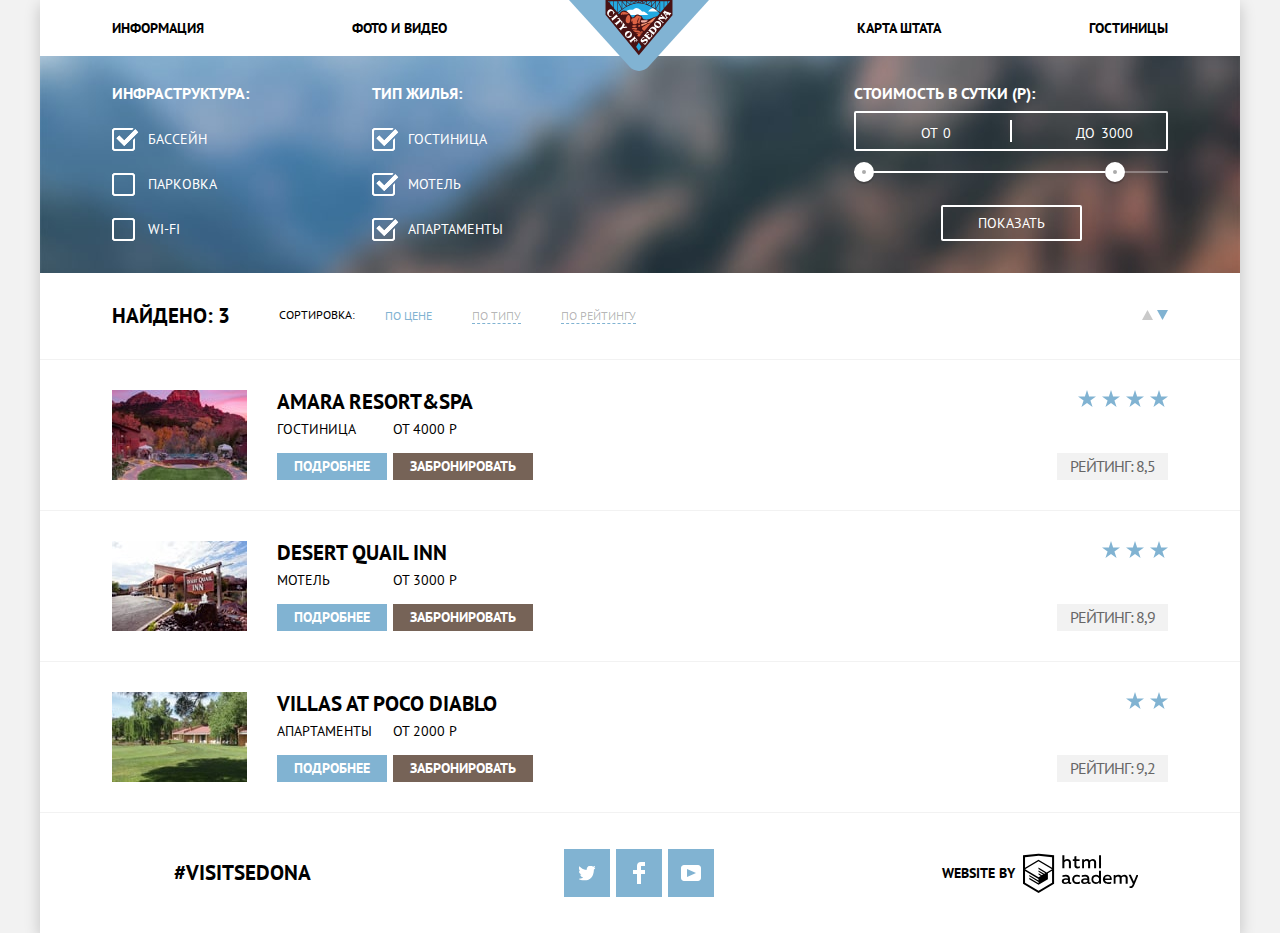
==== commit 79829889: "Б14, Б15, Б16" ====
--- a/catalogs.html
+++ b/catalogs.html
@@ -14,7 +14,7 @@
 					<li class="site-page"><a href="info.html">Информация</a></li>
 					<li class="site-page"><a href="galery.html">Фото и видео</a></li>
 				</ul>
-				<a class="logo" href="index.html"><img src="img/logo-min.png" alt="Логотип" width="140" height="71"></a>
+				<a class="logo" href="index.html"><img src="img/logo.svg" alt="Логотип" width="140" height="71"></a>
 				<ul class="site-navigation site-navigation-right">
 					<li class="site-page"><a href="map.html">Карта штата</a></li>
 					<li class="site-page"><a href="catalogs.html">Гостиницы</a></li>
@@ -124,7 +124,7 @@
 			<section class="results ">
 				<ul class="results-list">
 					<li class="result-item indent">
-						<img class="result-img" src="img/AmaraResort&SPA-min.jpg" width="135" height="90" alt="Фото отеля Amara&Resort SPA">
+						<img class="result-img" src="img/hotel-1.jpg" width="135" height="90" alt="Фото отеля Amara&Resort SPA">
 						<div class="block">
 							<div class="result-name">
 								<h2 class="result-title"><a class="result-title" href="#">Amara Resort&SPA</a></h2>
@@ -154,7 +154,7 @@
 						</div>
 					</li>
 					<li class="result-item indent">
-						<img class="result-img" src="img/DesertQuailInn-min.jpg" width="135" height="90" alt="Фото мотеля Desert Quail Inn">
+						<img class="result-img" src="img/hotel-2.jpg" width="135" height="90" alt="Фото мотеля Desert Quail Inn">
 						<div class="block">
 							<div class="result-name">
 								<h2 class="result-title"><a href="#">Desert Quail Inn</a></h2>
@@ -183,7 +183,7 @@
 						</div>
 					</li>
 					<li class="result-item indent">
-						<img class="result-img" src="img/VillasAtPocoDiablo-min.jpg" width="135" height="90" alt="Фото апартаментов Villas At Poco Diablo">
+						<img class="result-img" src="img/hotel-3.jpg" width="135" height="90" alt="Фото апартаментов Villas At Poco Diablo">
 						<div class="block">
 							<div class="result-name">
 								<h2 class="result-title"><a href="#">Villas at Poco Diablo</a></h2>
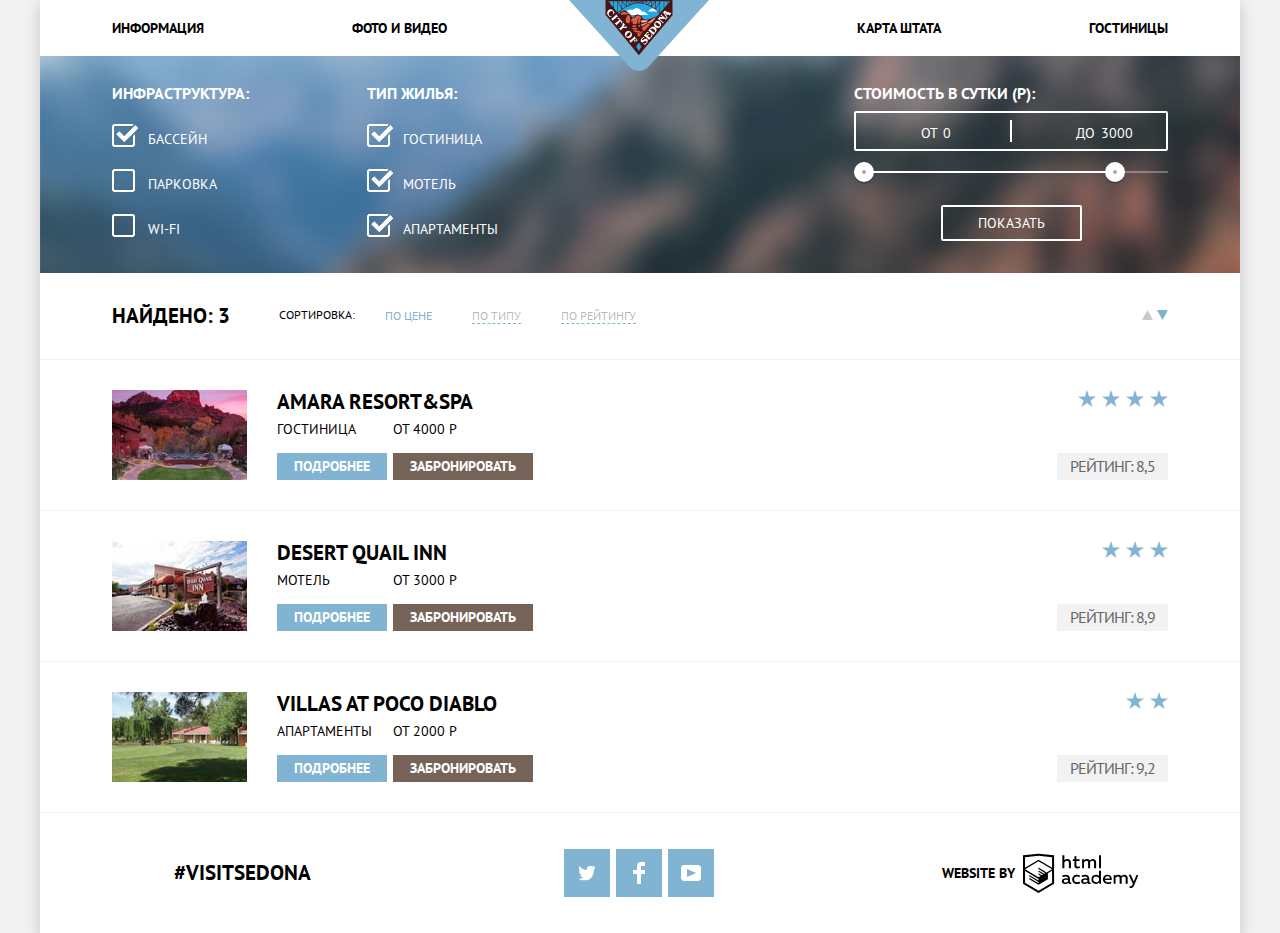
==== commit 43d88bce: "фильтр" ====
--- a/catalogs.html
+++ b/catalogs.html
@@ -28,56 +28,46 @@
 					<section class="selection-field">
 						<h1 class="visually-hidden">Поиск отелей</h1>
 						<div class="checkbox-area">
-							<fieldset class="selection-infrastructure">
-							<legend class="selection-title">Инфраструктура:</legend>
-							<p class="selection-type">
-								<label class="name-checkbox" for="pool">
-									<input class="visually-hidden" type="checkbox" name="infrastructure" value="pool" id="pool" checked>
-									<span class="checkbox"></span>
-									Бассейн
-								</label>
-							</p>
-							<p class="selection-type">
-								<label class="name-checkbox" for="parking">
-									<input class="visually-hidden" type="checkbox" name="infrastructure" value="parking" id="parking">
-									<span class="checkbox"></span>
-								Парковка</label>
-							</p>
-							<p class="selection-type">
-								<label class="name-checkbox" for="wifi">
-									<input class="visually-hidden" type="checkbox" name="infrastructure" value="wifi" id="wifi" >
-									<span class="checkbox"></span>
-									WI-FI
-								</label>
-							</p>
-						</fieldset>
-						
-						<fieldset class="selection-hostel">
+							<div class="selection-infrastructure">
+								<fieldset>
+									<legend class="selection-title">Инфраструктура:</legend>
+									<p class="selection-type name-checkbox">
+										<input class="visually-hidden" type="checkbox" name="infrastructure" value="pool" id="pool" checked>
+										<span class="checkbox"></span>
+										<label for="pool">Бассейн</label>
+									</p>
+									<p class="selection-type name-checkbox">
+										<input class="visually-hidden" type="checkbox" name="infrastructure" value="parking" id="parking">
+										<span class="checkbox"></span>
+										<label for="parking">Парковка</label>
+									</p>
+									<p class="selection-type name-checkbox">
+										<input class="visually-hidden" type="checkbox" name="infrastructure" value="wifi" id="wifi" >
+										<span class="checkbox"></span>
+										<label for="wifi">WI-FI</label>
+									</p>
+								</fieldset>
+							</div>
 							
-							<legend class="selection-title">Тип жилья:</legend>
-							<p class="selection-type">
-								<label class="name-checkbox" for="hotel">
+							<fieldset class="selection-hostel">
+								
+								<legend class="selection-title">Тип жилья:</legend>
+								<p class="selection-type name-checkbox">
 									<input class="visually-hidden" type="checkbox" name="type-hotel" value="hotel" id="hotel" checked>
 									<span class="checkbox"></span>
-									Гостиница
-								</label>
-							</p>
-							<p class="selection-type">
-								<label class="name-checkbox" for="motel">
+									<label for="hotel">Гостиница</label>
+								</p>
+								<p class="selection-type name-checkbox">
 									<input class="visually-hidden" type="checkbox" name="type-hotel" value="motel" id="motel" checked>
 									<span class="checkbox"></span>
-									Мотель
-								</label>
-							</p>
-							<p class="selection-type">
-								<label class="name-checkbox" for="apartments">
+									<label for="motel">Мотель</label>
+								</p>
+								<p class="selection-type name-checkbox">
 									<input class="visually-hidden" type="checkbox" name="type-hotel" value="apartments" id="apartments" checked>
 									<span class="checkbox"></span>
-									Апартаменты
-								</label>
-							</p>
-
-						</fieldset>
+									<label for="apartments">Апартаменты</label>
+								</p>
+							</fieldset>
 						</div>
 						<fieldset class="selection-cost">
 							<legend class="selection-title-cost">Стоимость в сутки (Р):</legend>
@@ -134,6 +124,7 @@
 								<span class="star checked"></span>
 								<span class="star checked"></span>
 								<span class="star"></span>
+								
 							</div>
 							<div class="result-info">
 								<div class="result-text">
@@ -158,11 +149,13 @@
 						<div class="block">
 							<div class="result-name">
 								<h2 class="result-title"><a href="#">Desert Quail Inn</a></h2>
-								<span class="star checked"></span>
-								<span class="star checked"></span>
-								<span class="star checked"></span>
-								<span class="star"></span>
-								<span class="star"></span>
+								
+								<span class="star checked"></span>
+								<span class="star checked"></span>
+								<span class="star checked"></span>
+								<span class="star"></span>
+								<span class="star"></span>
+								
 							</div>
 							<div class="result-info">
 								<div class="result-text">
@@ -187,11 +180,13 @@
 						<div class="block">
 							<div class="result-name">
 								<h2 class="result-title"><a href="#">Villas at Poco Diablo</a></h2>
-								<span class="star checked"></span>
-								<span class="star checked"></span>
-								<span class="star"></span>
-								<span class="star"></span>
-								<span class="star"></span>
+								
+								<span class="star checked"></span>
+								<span class="star checked"></span>
+								<span class="star"></span>
+								<span class="star"></span>
+								<span class="star"></span>
+								
 							</div>
 							<div class="result-info">
 								<div class="result-text">
--- a/css/style.css
+++ b/css/style.css
@@ -8,14 +8,12 @@
 	padding: 0;
 	margin: 0 auto;
 
-
 	font-family: "PT Sans", Arial, sans-serif;
 	font-size: 14px;
 	line-height: 24px;
 	font-weight: 700;
 	color: #000000;
 	text-transform: uppercase;
-
  
 	background-position: top center;
 	background-repeat: no-repeat;
@@ -81,20 +79,19 @@
 	margin-left: -26px;
 }
 
-
-.current-page a{
+.current-page a {
 	color: #766357;
 }
 
 .welcome {
 	width: 100%;
 	height: 565px;
+
 	background-image:
-	url("../img/polygon.svg"),
+	/*url("../img/polygon.svg"),*/
 	url("../img/bg.jpg");
 	background-repeat: no-repeat;
-	
-	background-position: center bottom,
+	background-position: /*bottom,*/
 	top;
 	background-color: #f2f2f2;
 
@@ -103,17 +100,28 @@
 	align-items: center;
 	
 	margin-top: -56px;
-}
-
-.welcome-title{
+	position: relative;
+}
+
+.welcome::before {
+	content: "";
+
+	position: absolute;
+	background-image: url("../img/polygon.svg");
+	bottom: 0px;
+}
+
+.welcome-title {
     text-align: center;
     font-size: 23px;
     line-height: 26px;
-    margin: 0;
+    margin: 0 auto;
     padding-top: 59px;
     margin-bottom: 28px;
     letter-spacing: -1px;
+    max-width: 442px;
 } 
+
 .welcome-text {
     margin-top: 0;
     margin-bottom: 49px;
@@ -146,13 +154,15 @@
   overflow: hidden;
 }
 
-.reasons h3{
+.reasons h3 {
 	font-size: 21px;
-	line-height: 21px;
-	margin: 0px;
-}
-
-.reason-first{
+    line-height: 21px;
+    margin: 0 auto;
+    max-width: 155px;
+    align-self: center;
+}
+
+.reason-first {
 	background-color: #81b3d2;
 
 	color: #ffffff;
@@ -160,27 +170,31 @@
 
 	display: flex;
 	justify-content: space-between;
+	align-items: center;
 }
 
 .reason-first-block {
-	align-self: center;
-	margin:auto;
-
 	display: flex;
 	flex-direction: column;
 	flex-grow: 1;
+	align-self: center;
+	margin: 0 60px;
+
 	
 	justify-content: space-between;
 }
 
 .reason-first-text {
 	font-weight: 300;
-	margin: 0;
-	margin-bottom: 15px;
-}
-
-.reason-first-title{
-	padding-bottom: 15px;
+    line-height: 24px;
+    margin: 0 auto;
+    max-width: 282px;
+    margin-bottom: 10px;
+}
+
+.reason-first-title {
+	padding-bottom: 28px;
+	align-self: center;
 }
 
 .reason-second {
@@ -211,11 +225,15 @@
 	font-weight: 300;
 	margin: 0;
 	margin-bottom: 15px;
-	
-}
-
-.reason-second-title{
+	max-width: 305px;
+	align-self: center;
+}
+
+.reason-second-title {
 	padding-bottom: 15px;
+	font-weight: 700;
+	align-self: center;
+	max-width: 115px;
 }
 
 .reasons-list {
@@ -227,7 +245,7 @@
 	text-align: center;
 	display: flex;
 	background-color: #ffffff;
-	justify-content: space-between;
+	justify-content: space-around;
 	flex-wrap: wrap;
 	padding: 60px 0;
 	margin-bottom: 9px;
@@ -236,12 +254,13 @@
 .reason-item {
 	font-weight: 300;
 	font-size: 14px;
+
 	line-height: 21px;
 	padding-top: 100px;
 	position: relative;
 
 	align-self: center;
-	min-width: 400px;
+	width: 290px;
 	box-sizing: border-box;
 }
 
@@ -251,46 +270,43 @@
 	margin-bottom: 25px;
 }
 
-.reason-hostel::before{
+
+
+.reason-hostel::before {
 	content: " ";
 	width: 75px;
 	height: 72px;
 	
 	background-image: url("../img/icon-1.svg");
 	background-repeat: no-repeat;
-
-	position: absolute;
-	top: 0;
-    transform: translateX(-50%);
-}
-
-.reason-food::before{
+}
+
+.reason-food::before {
 	content: " ";
 	width: 74px;
 	height: 70px;
 
 	background-image: url("../img/icon-3.svg");
 	background-repeat: no-repeat;
-
-    position: absolute;
-	top: 0;
-    transform: translateX(-50%);
-}
-
-.reason-souvenir::before{
+}
+
+.reason-souvenir::before {
 	content: " ";
 	width: 64px;
 	height: 76px;
 
 	background-image: url("../img/icon-2.svg");
 	background-repeat: no-repeat;
-
-    position: absolute;
+}
+
+.reason-item::before {
+	position: absolute;
 	top: 0;
-    transform: translateX(-50%);
-}
-
-.reasons-list2{
+	left: 50%;
+	transform: translateX(-50%);
+}
+
+.reasons-list2 {
 	color: #000000;
 	text-align: center;
 	padding: 0;
@@ -306,17 +322,16 @@
 	flex-wrap: wrap;
 }
 
-.reason-list2-item{
+.reason-list2-item {
+	display: flex;
+	flex-direction: column;
+	justify-content: space-between;
+	box-sizing: border-box;
+
+	max-width: 264px;
 	margin: auto;
 	margin-top: 48px;
 	margin-bottom: 58px;
-	
-	display: flex;
-	flex-direction: column;
-	justify-content: space-between;
-	box-sizing: border-box;
-
-	min-width: 400px;
 }
 
 .reason-list2-text {
@@ -325,9 +340,10 @@
 	line-height: 21px;
 	padding-top: 22px;
 	margin: 0;
-}
-
-.search{
+	max-width: 265px;
+}
+
+.search {
 	text-align: center;
 	position: relative;
 	margin: 0;
@@ -337,17 +353,15 @@
 	width: 570px;
 	margin: 0 auto;
 	position: relative;
-
-}
-
-.search-title{
+}
+
+.search-title {
 	margin-top: 52px;
-    /* margin-bottom: 22px; */
     font-size: 30px;
     line-height: 36px;
 }
 
-.search-text{
+.search-text {
     font-weight: 300;
     margin-top: 0px;
     margin-bottom: 44px;
@@ -414,8 +428,6 @@
 	padding: 0 12px;
 	text-align: left;
 
-
-
 	box-sizing: border-box;
 }
 
@@ -428,7 +440,7 @@
 	width: 50%;
 }
 
-.block-adult{
+.block-adult {
 	justify-content: flex-start;
 }
 
@@ -443,27 +455,22 @@
 
 .adult-title,
 .children-title {
-	
 	justify-content: flex-start;
 }
 
-.adult-title{
+.adult-title {
 	margin-right: 39px;
-
 }
 
 .children-title {
-	
 	margin-right: 27px;
 }
 
-
 .input::placeholder {
 	color: #000000;
-
-}
-
-.input:hover{
+}
+
+.input:hover {
 	color: #000000;
 	background-color: #ebebeb;
 
@@ -493,7 +500,6 @@
 	background-size: 21px 22px;
 	background-position: 316px;
 }
-
 
 .selection {
 	background-image: url("../img/filter-background-min.jpg");
@@ -507,7 +513,6 @@
 	color: #ffffff;
     padding-top: 27px;
     padding-bottom: 12px;
-
 }
 
 .selection legend {
@@ -527,7 +532,6 @@
 	flex-direction: row;
 	justify-content: space-between;
 	flex-wrap: wrap;
-
 }
 
 .selection-type {
@@ -539,11 +543,10 @@
 	position: relative;
 	padding-left: 36px;
 	cursor: pointer;
-
 }
 
 .name-checkbox input[type="checkbox"]:focus + .checkbox::before,
-.name-checkbox input[type="checkbox"]:focus + .checkbox::after{
+.name-checkbox input[type="checkbox"]:focus + .checkbox::after {
 	content: "";
 	border-color: blue;
 	outline: thin dotted;
@@ -562,7 +565,6 @@
 	height: 23px;
 
 	background-image: url("../img/checkbox-off-white.svg");
-
 }
 
 .name-checkbox input[type="checkbox"]:checked + .checkbox::before,
@@ -589,8 +591,8 @@
 	height: 23px;
 
 	background-image: url("../img/checkbox-off-disabled.svg");
-
-}
+}
+
 .name-checkbox input[type="checkbox"]:disabled:checked + .checkbox::before,
 .name-checkbox input[type="checkbox"]:disabled:checked + .checkbox::after {
 	content: " ";
@@ -603,14 +605,13 @@
 	height: 23px;
 
 	background-image: url("../img/checkbox-on-disabled.svg");
-
-}
-
-.find-sort{
+}
+
+.find-sort {
 	background-color: #ffffff;
 }
 
-.results-list{
+.results-list {
 	list-style: none;
 	background-color: #f2f2f2;
 	padding: 0;
@@ -621,7 +622,7 @@
 	justify-content: space-around;
 }
 
-.result-item{
+.result-item {
 	background-color: #ffffff;
 
 	display: flex;
@@ -637,12 +638,10 @@
 
 .result-item p {
 	margin: 0;
-
-}
-
-.result-title a{
-	color: #000000;
-
+}
+
+.result-title a {
+	color: #000000;
 }
 
 .block {
@@ -664,11 +663,12 @@
 	flex-wrap: wrap;
 	
 	vertical-align: middle;
-
-}
+}
+
 .result-info .rate {
 	text-align: center;
 	margin-left: auto;
+	align-self: flex-end;
 }
 
 .result-info a {
@@ -678,23 +678,23 @@
 
 .result-name {
 	display: flex;
-	justify-content: flex-end;
-}
-
-.result-title{
+	justify-content: space-between;
+}
+
+.result-title {
 	margin: 0;
 	margin-right: auto;
 }
 
-.result-title:hover a{
+.result-title:hover a {
 	color: #81b3d2;
 }
 
-.result-title:active a{
+.result-title:active a {
 	color: rgba(0, 0, 0, 0.3); 
 }
 
-.result-text{
+.result-text {
 	font-weight: 300;
     display: flex;
     flex-direction: column;
@@ -712,7 +712,7 @@
 	margin-left: auto;
 }
 
-.rate{
+.rate {
     background-color: #f2f2f2;
     font-weight: 300;
     color: #666666;
@@ -735,11 +735,11 @@
 	cursor: pointer;
 }
 
-.btn:hover{
+.btn:hover {
 	background-color: #604e43;
 }
 
-.btn:active{
+.btn:active {
 	background-color: #503e33;
 	color: rgba(255, 255, 255, 0.3);
 }
@@ -749,16 +749,16 @@
 	text-transform: uppercase;
 }
 
-.btn-info:hover{
+.btn-info:hover {
 	background-color: #669ec0;
 }
 
-.btn-info:active{
+.btn-info:active {
 	background-color: #5496bd;
 	color: rgba(255, 255, 255, 0.3);
 }
 
-.btn-search{
+.btn-search {
     padding: 31px 140px;
     font-family: "PT Sans", Arial, sans-serif;
     font-size: 21px;
@@ -770,7 +770,7 @@
     width: 100%;
 }
 
-.btn-form{
+.btn-form {
 	background-color: #81b3d2;
 	text-transform: uppercase;
 	padding: 19px;
@@ -780,16 +780,16 @@
 	margin-top: 21px;
 }
 
-.btn-form:hover{
+.btn-form:hover {
 	background-color: #669ec0;
 }
 
-.btn-form:active{
+.btn-form:active {
 	background-color: #5496bd;
 	color: rgba(255, 255, 255, 0.3);
 }
 
-.btn-reservation{
+.btn-reservation {
 	background-color: #766357;
 }
 
@@ -801,7 +801,7 @@
     font-weight: 700;
 }
 
-.btn-show{
+.btn-show {
 	display: block;
 	border: solid 2px #ffffff;
 	border-radius: 2px;
@@ -813,18 +813,15 @@
 	text-transform: uppercase;
 	margin: 0 auto;
 	padding: 6px 35px;
-
-
-}
-
-.btn-show:active{
+}
+
+.btn-show:active {
 	background-color: transparent;
 }
 
 .btn-show:hover {
 	background-color: #ffffff;
 	color: #000000;
-
 }
 
 .btn-less,
@@ -839,7 +836,7 @@
 }
 
 .btn-less:hover,
-.btn-more:hover  {
+.btn-more:hover {
 	background-color: #ebebeb;
 	color: #000000;
 }
@@ -850,14 +847,14 @@
 	color: #81b3d2;
 }
 
-.sorting{
+.sorting {
 	font-weight: 300;
 	color: #000000;
 
 	font-size: 12px;
 }
 
-.sorting-type{
+.sorting-type {
 	display: flex;
 	list-style: none;
 	margin-left: 25px;
@@ -866,12 +863,11 @@
     margin-left: 25px;
 }
 
-.sorting-type li{
+.sorting-type li {
 	margin-right: 40px;
 }
 
-
-.sorting-type-item a{
+.sorting-type-item a {
 	color: rgba(0, 0, 0, 0.3);
 	border-bottom: 1px dashed #81b3d2;
 	font-size: 12px;
@@ -879,40 +875,39 @@
 	font-weight: 300;
 }
 
-.sorting-type-item:hover a{
+.sorting-type-item:hover a {
 	color: #81b3d2;
-	
-}
-
-.sorting-type-item:active a{
+}
+
+.sorting-type-item:active a {
 	color: #000000;
 	border-bottom: 0px dashed rgba(0, 0, 0, 0);
 }
 
-.find{
+.find {
 	color: #000000;
 	font-size: 21px;
 	line-height: 26px;
 	font-weight: 700;
 }
 
-.dir{
+.dir {
 	fill: #cacaca;
 }
 
-.dir:hover{
+.dir:hover {
 	fill: #000000;
 }
 
-.dir:active{
+.dir:active {
 	fill: #81b3d2;
 }
 
-.active svg{
+.active svg {
 	fill: #81b3d2;
 }
 
-.active a{
+.active a {
 	color: #81b3d2;
 	border-bottom: 0px dashed rgba(0, 0, 0, 0);
 }
@@ -951,7 +946,7 @@
     padding: 0;
 }
 
-.info-footer{
+.info-footer {
 	background-color: rgba(255, 255, 255, 0.9);
 
 	display: flex;
@@ -961,32 +956,32 @@
 }
 
 .footer-index {
-	margin-top: -130px;
+	margin-top: -128px;
 	z-index: 1;
 	position: relative;
 }
 
-.info-hashtag{
+.info-hashtag {
 	text-align: center;
 	font-size: 21px;
 	line-height: 26px;
 	margin-left: 32px;
 }
 
-.social{
+.social {
 	padding: 0;
 	margin: 0;
 	padding-left: 46px;
 
 	display: flex;
 }
-.social li{
+.social li {
 	list-style: none;
 	text-align: center;
 	padding: 0;
 }
 
-.social-contact a{
+.social-contact a {
 	display: block;
 	width: 46px;
 	height: 48px;
@@ -997,7 +992,7 @@
 	background-color: #81b3d2;
 }
 
-.twit::before{
+.twit::before {
 	content: " ";
 	width: 17px;
 	height: 15px;
@@ -1012,7 +1007,7 @@
 	background-size: 17px 15px;
 }
 
-.facebook::before{
+.facebook::before {
 	content: " ";
 	width: 12px;
 	height: 22px;
@@ -1026,7 +1021,7 @@
 	background-repeat: no-repeat;
 }
 
-.youtube::before{
+.youtube::before {
 	content: " ";
 	width: 20px;
 	height: 16px;
@@ -1040,15 +1035,15 @@
 	background-repeat: no-repeat;
 }
 
-.social-contact:hover a{
+.social-contact:hover a {
 	background-color: #669ec0;
 }
 
-.social-contact:active a{
+.social-contact:active a {
 	background-color: #5496bd;
 }
 
-.social-contact:active::before a{
+.social-contact:active::before a {
 	opacity: 0.3;
 }
 
@@ -1059,16 +1054,16 @@
 	padding-left: 21px;
 }
 
-.htmlacademy-img{
+.htmlacademy-img {
 	fill: black;
 	margin-left: 8px;
 }
 
-.htmlacademy-img:hover{
+.htmlacademy-img:hover {
 	fill: #81b3d2;
 }
 
-.htmlacademy-img:active{
+.htmlacademy-img:active {
 	fill: #bdbbbc;
 }
 
@@ -1080,129 +1075,127 @@
 }
 
 .selection-cost {
-  
- 
-  color: #ffffff;
-  text-transform: uppercase;
+	color: #ffffff;
+	text-transform: uppercase;
 }
 
 .selection-title {
-  margin-bottom: 9px;
-
-  font-weight: 600;
-  font-size: 16px;
-  line-height: 21px;
+	margin-bottom: 9px;
+	font-weight: 600;
+	font-size: 16px;
+	line-height: 21px;
 }
 
 .price-controls {
-  position: relative;
-  
-  height: 36px;
-  margin-bottom: 20px;
-  
-  font-size: 0;
-
-  border: 2px solid #ffffff;
-  border-radius: 2px;
+	position: relative;
+	height: 36px;
+	margin-bottom: 20px;
+
+	font-size: 0;
+	border: 2px solid #ffffff;
+	border-radius: 2px;
 }
 
 .price-controls::after {
-  content: "";
-  position: absolute;
-  top: 50%;
-  left: 50%;
-
-  width: 2px;
-  height: 22px;
-
-  background: #ffffff;
-  transform: translate(-50%, -50%);
+	content: "";
+	position: absolute;
+	top: 50%;
+	left: 50%;
+	width: 2px;
+	height: 22px;
+
+	background: #ffffff;
+	transform: translate(-50%, -50%);
 }
 
 .price-controls label {
-  display: inline-block;
-
-  font-size: 14px;
-  line-height: 38px;
-  vertical-align: top;
-
-  cursor: pointer;
+	display: inline-block;
+	font-size: 14px;
+	line-height: 38px;
+	vertical-align: top;
+
+	cursor: pointer;
 }
 
 .price-controls .min-price,
 .price-controls .max-price {
-  width: 90px;
-  padding-left: 65px;
+	width: 90px;
+	padding-left: 65px;
 }
 
 .price-controls input {
-  width: 50px;
-  margin: 0;
-
-  color: inherit;
-  font: inherit;
-
-  background: none;
-  border: none;
+	width: 50px;
+	margin: 0;
+
+	color: inherit;
+	font: inherit;
+
+	background: none;
+
+	border: none;
 }
 
 .range-controls {
-  position: relative;
-
-  margin-bottom: 32px;
+	position: relative;
+
+	margin-bottom: 32px;
 }
 
 .range-controls .scale {
-  height: 2px;
-
-  background: rgba(255, 255, 255, 0.3);
+	height: 2px;
+	background: rgba(255, 255, 255, 0.3);
 }
 
 .range-controls .bar {
-  width: 80%;
-  height: 2px;
-
-  background: #ffffff;
+	width: 80%;
+	height: 2px;
+
+	background: #ffffff;
 }
 
 .range-toggle {
-  position: absolute;
-  top: -9px;
-  
-  width: 4px;
-  height: 4px;
-
-  background: #ababab;
-  border: 8px solid #ffffff;
-  border-radius: 50%;
-  box-shadow: 0 2px 1px 0 rgba(0, 1, 1, 0.2);
-  cursor: pointer;
+	position: absolute;
+	top: -9px;
+
+	width: 4px;
+	height: 4px;
+
+	background: #ababab;
+	border: 8px solid #ffffff;
+	border-radius: 50%;
+	box-shadow: 0 2px 1px 0 rgba(0, 1, 1, 0.2);
+
+	cursor: pointer;
 }
 
 .range-toggle:hover {
-  background: #1c4f80;
+	background: #1c4f80;
 }
 
 .range-toggle-min {
-  left: 0;
+	left: 0;
 }
 
 .range-toggle-max {
-  left: 80%;
+	left: 80%;
 }
 
 .checkbox-area {
 	display: flex;
-	justify-content: space-between;
-	width: 37%;
+	margin-right: 348px;
 }
 
 .selection-title-cost {
 	margin-bottom: 7px;
-
 }
 
 .selection-title {
 	margin-bottom: 22px;
-
+}
+
+.selection-infrastructure {
+	margin-left: 0;
+	margin-right: 118px;
+
+	align-self: flex-start;
 }